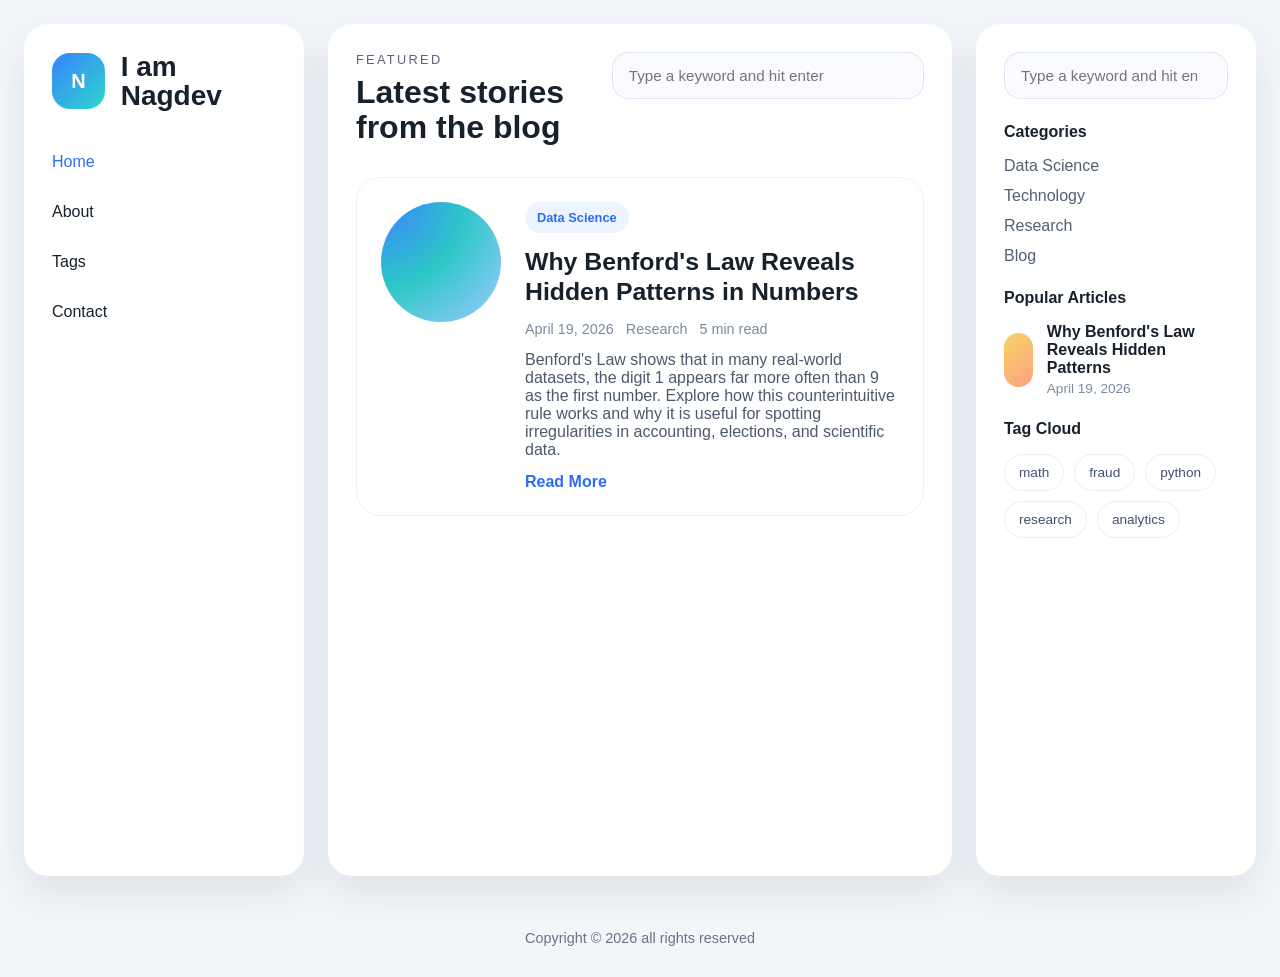
==== index.html @ 7f7bd6b7 "Remove markdown files and publish static site" ====
<!DOCTYPE html>
<html lang="en">
<head>
    <meta charset="UTF-8">
    <meta name="viewport" content="width=device-width, initial-scale=1.0">
    <title>iamnagdev Blog</title>
    <link rel="stylesheet" href="styles.css">
</head>
<body>
    <div class="site-shell">
        <aside class="sidebar-left">
            <div class="brand-block">
                <div class="brand-mark">N</div>
                <div>
                    <h1 class="brand-name">I am Nagdev</h1>
                </div>
            </div>
            <nav class="primary-nav">
                <a class="active" href="index.html">Home</a>
                <a href="about.html">About</a>
                <a href="tags.html">Tags</a>
                <a href="contact.html">Contact</a>
            </nav>
        </aside>
        <main class="main-content">
            <header class="content-header">
                <div>
                    <p class="eyebrow">Featured</p>
                    <h2>Latest stories from the blog</h2>
                </div>
                <form class="search-form">
                    <input type="search" placeholder="Type a keyword and hit enter" aria-label="Search posts">
                </form>
            </header>
            <section class="post-feed">
                <article class="post-card">
                    <div class="post-thumb post-thumb-large"></div>
                    <div class="post-copy">
                        <div class="post-label">Data Science</div>
                        <h3><a href="posts/benfords-law.html">Why Benford's Law Reveals Hidden Patterns in Numbers</a></h3>
                        <div class="post-meta"><span>April 19, 2026</span><span>Research</span><span>5 min read</span></div>
                        <p>Benford's Law shows that in many real-world datasets, the digit 1 appears far more often than 9 as the first number. Explore how this counterintuitive rule works and why it is useful for spotting irregularities in accounting, elections, and scientific data.</p>
                        <a class="post-link" href="posts/benfords-law.html">Read More</a>
                    </div>
                </article>
            </section>
        </main>
        <aside class="sidebar-right">
            <div class="widget widget-search">
                <input type="search" placeholder="Type a keyword and hit enter" aria-label="Search posts">
            </div>
            <div class="widget">
                <h4>Categories</h4>
                <ul>
                    <li><a href="#">Data Science</a></li>
                    <li><a href="#">Technology</a></li>
                    <li><a href="#">Research</a></li>
                    <li><a href="#">Blog</a></li>
                </ul>
            </div>
            <div class="widget">
                <h4>Popular Articles</h4>
                <article class="popular-item">
                    <div class="popular-thumb"></div>
                    <div>
                        <a href="posts/benfords-law.html">Why Benford's Law Reveals Hidden Patterns</a>
                        <p>April 19, 2026</p>
                    </div>
                </article>

            </div>
            <div class="widget">
                <h4>Tag Cloud</h4>
                <div class="tag-cloud">
                    <a href="#">math</a>
                    <a href="#">fraud</a>
                    <a href="#">python</a>
                    <a href="#">research</a>
                    <a href="#">analytics</a>
                </div>
            </div>
        </aside>
    </div>
    <footer>
        <p>Copyright © 2026 all rights reserved</p>
    </footer>
    <script src="script.js"></script>
</body>
</html>
---- styles.css ----
* {
    box-sizing: border-box;
}

body {
    margin: 0;
    min-height: 100vh;
    font-family: Inter, -apple-system, BlinkMacSystemFont, 'Segoe UI', sans-serif;
    background: #f2f6fa;
    color: #17212b;
}

a {
    color: inherit;
    text-decoration: none;
}

img {
    max-width: 100%;
    display: block;
}

.site-shell {
    display: grid;
    grid-template-columns: 280px minmax(0, 1fr) 280px;
    gap: 24px;
    padding: 24px;
    min-height: 100vh;
}

.sidebar-left,
.sidebar-right,
.main-content {
    background: #ffffff;
    border-radius: 24px;
    padding: 28px;
    box-shadow: 0 18px 40px rgba(20, 32, 54, 0.09);
}

.sidebar-left {
    display: flex;
    flex-direction: column;
    gap: 32px;
}

.brand-block {
    display: flex;
    align-items: center;
    gap: 16px;
}

.brand-mark {
    width: 56px;
    height: 56px;
    border-radius: 18px;
    background: linear-gradient(135deg, #3a82ff, #2cd7c9);
    display: grid;
    place-items: center;
    color: #ffffff;
    font-weight: 700;
    font-size: 1.25rem;
}

.brand-label {
    margin: 0;
    font-size: 0.85rem;
    color: #9098a9;
    text-transform: uppercase;
    letter-spacing: 0.16em;
}

.brand-name {
    margin: 0;
    font-size: 1.75rem;
    line-height: 1.05;
}

.primary-nav {
    display: flex;
    flex-direction: column;
    gap: 12px;
}

.primary-nav a {
    display: inline-block;
    font-size: 1rem;
    color: #17212b;
    padding: 10px 0;
    transition: color 0.2s ease;
}

.primary-nav a.active,
.primary-nav a:hover {
    color: #2b6cf7;
}

.newsletter-card {
    border: 1px solid #e6ecf5;
    border-radius: 20px;
    padding: 22px;
}

.newsletter-title {
    display: block;
    margin-bottom: 16px;
    font-size: 0.95rem;
    font-weight: 600;
}

.newsletter-form {
    display: grid;
    grid-template-columns: 1fr 56px;
    gap: 12px;
}

.newsletter-form input,
.search-form input,
.widget-search input {
    width: 100%;
    border: 1px solid #dfe6f1;
    border-radius: 16px;
    padding: 14px 16px;
    font-size: 0.95rem;
    color: #17212b;
    background: #f9fbff;
}

.newsletter-form button {
    border: none;
    border-radius: 16px;
    background: #2b6cf7;
    color: #fff;
    font-size: 1.25rem;
    cursor: pointer;
}

footer {
    text-align: center;
    padding: 1rem;
    background: #f2f6fa;
    color: #697386;
    font-size: 0.9rem;
}

.main-content {
    display: flex;
    flex-direction: column;
    gap: 24px;
}

.content-header {
    display: flex;
    justify-content: space-between;
    align-items: flex-start;
    gap: 24px;
    margin-bottom: 8px;
}

.eyebrow {
    margin: 0 0 8px;
    color: #596579;
    text-transform: uppercase;
    letter-spacing: 0.18em;
    font-size: 0.8rem;
}

.content-header h2 {
    margin: 0;
    font-size: 2rem;
    line-height: 1.1;
}

.search-form {
    width: 100%;
    max-width: 380px;
}

.search-form input {
    width: 100%;
}

.post-feed {
    display: grid;
    gap: 24px;
}

.post-card {
    display: grid;
    grid-template-columns: 120px 1fr;
    gap: 24px;
    padding: 24px;
    border-radius: 24px;
    border: 1px solid #edf2f8;
    align-items: start;
    background: #ffffff;
}

.post-thumb {
    width: 120px;
    height: 120px;
    border-radius: 50%;
    background-size: cover;
    background-position: center;
}

.post-thumb-large {
    background: radial-gradient(circle at top left, #3a82ff 0%, #2dc7c8 50%, #a0caff 100%);
}

.post-thumb-small {
    background: radial-gradient(circle at top left, #ff8a5b 0%, #ffd77b 50%, #ffe7d6 100%);
}

.post-copy {
    display: grid;
    gap: 14px;
}

.post-label {
    display: inline-flex;
    padding: 8px 12px;
    border-radius: 999px;
    background: #eef4ff;
    color: #2b6cf7;
    font-size: 0.8rem;
    font-weight: 700;
    width: fit-content;
}

.post-card h3 {
    margin: 0;
    font-size: 1.55rem;
    line-height: 1.2;
}

.post-card h3 a:hover {
    color: #2b6cf7;
}

.post-meta {
    display: flex;
    flex-wrap: wrap;
    gap: 12px;
    color: #7a8b9e;
    font-size: 0.9rem;
}

.post-copy p {
    margin: 0;
    color: #4d596c;
}

.equation-block {
    background: #eef3ff;
    border: 1px solid #dbe6fb;
    border-radius: 18px;
    padding: 16px 18px;
    font-family: 'IBM Plex Mono', 'Courier New', monospace;
    color: #1f3f8b;
    margin: 16px 0;
}

.equation-block code {
    font-size: 1rem;
}

.post-link {
    color: #2b6cf7;
    font-weight: 700;
}

.sidebar-right {
    display: flex;
    flex-direction: column;
    gap: 24px;
}

.widget {
    display: grid;
    gap: 16px;
}

.widget h4 {
    margin: 0;
    font-size: 1rem;
    color: #17212b;
}

.widget ul {
    margin: 0;
    padding: 0;
    list-style: none;
    display: grid;
    gap: 12px;
}

.widget ul li a {
    color: #535f73;
}

.popular-item {
    display: flex;
    gap: 14px;
    align-items: center;
}

.popular-thumb {
    width: 54px;
    height: 54px;
    border-radius: 18px;
    background: linear-gradient(135deg, #f6d365 0%, #fda085 100%);
}

.popular-item a {
    display: block;
    font-weight: 700;
    color: #17212b;
}

.popular-item p {
    margin: 4px 0 0;
    font-size: 0.85rem;
    color: #7a8b9e;
}

.tag-cloud {
    display: flex;
    flex-wrap: wrap;
    gap: 10px;
}

.tag-cloud a {
    display: inline-flex;
    padding: 10px 14px;
    border: 1px solid #e7eef8;
    border-radius: 999px;
    color: #415172;
    font-size: 0.85rem;
}

.widget-search input {
    width: 100%;
}

@media (max-width: 1180px) {
    .site-shell {
        grid-template-columns: 1fr;
    }

    .sidebar-left,
    .sidebar-right,
    .main-content {
        padding: 22px;
    }
}

@media (max-width: 760px) {
    .post-card {
        grid-template-columns: 1fr;
    }

    .content-header {
        flex-direction: column;
        align-items: stretch;
    }
}
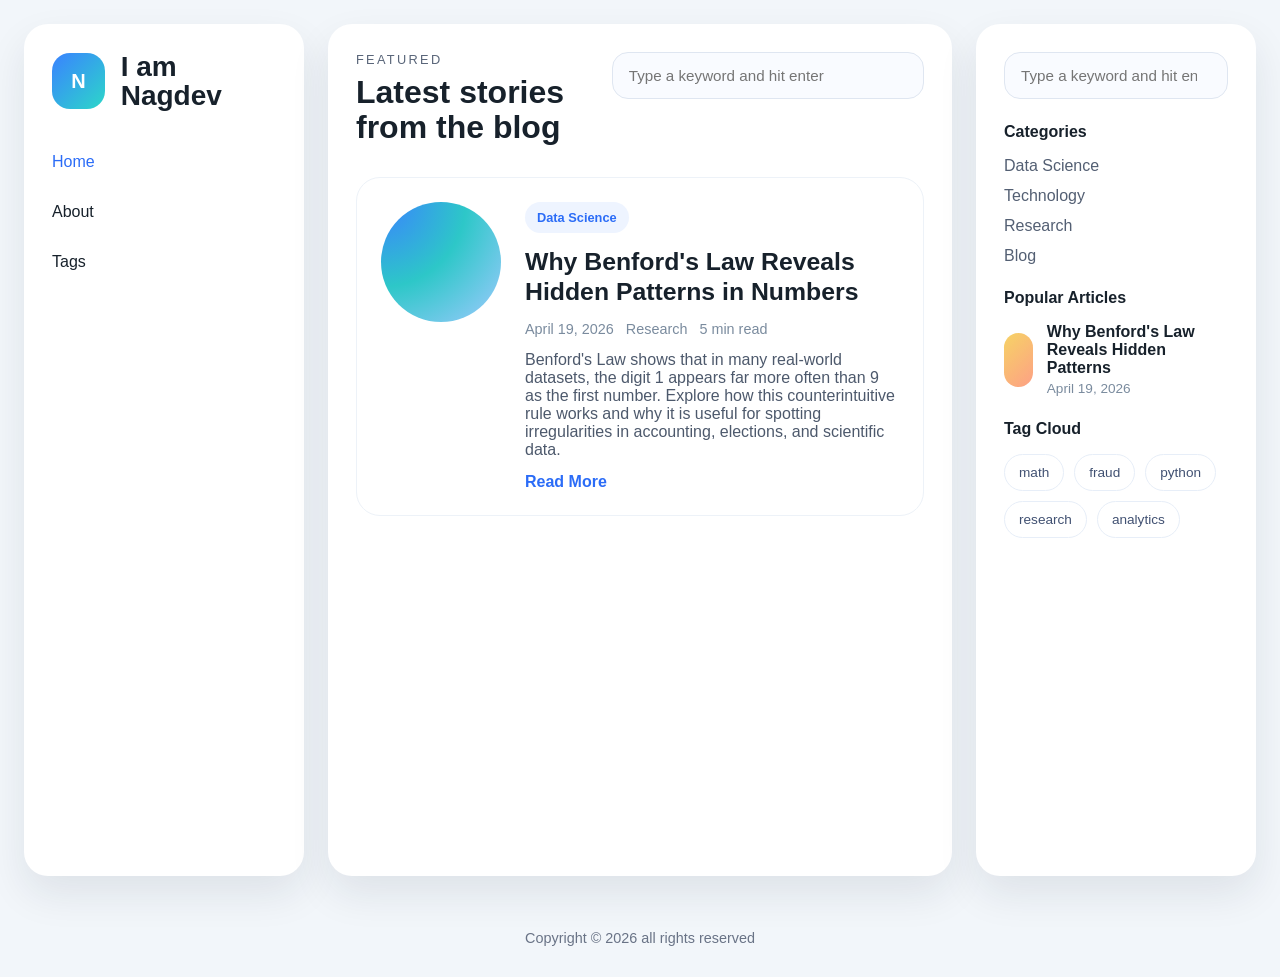
==== commit 208d3da3: "adding blog" ====
--- a/index.html
+++ b/index.html
@@ -19,7 +19,6 @@
                 <a class="active" href="index.html">Home</a>
                 <a href="about.html">About</a>
                 <a href="tags.html">Tags</a>
-                <a href="contact.html">Contact</a>
             </nav>
         </aside>
         <main class="main-content">
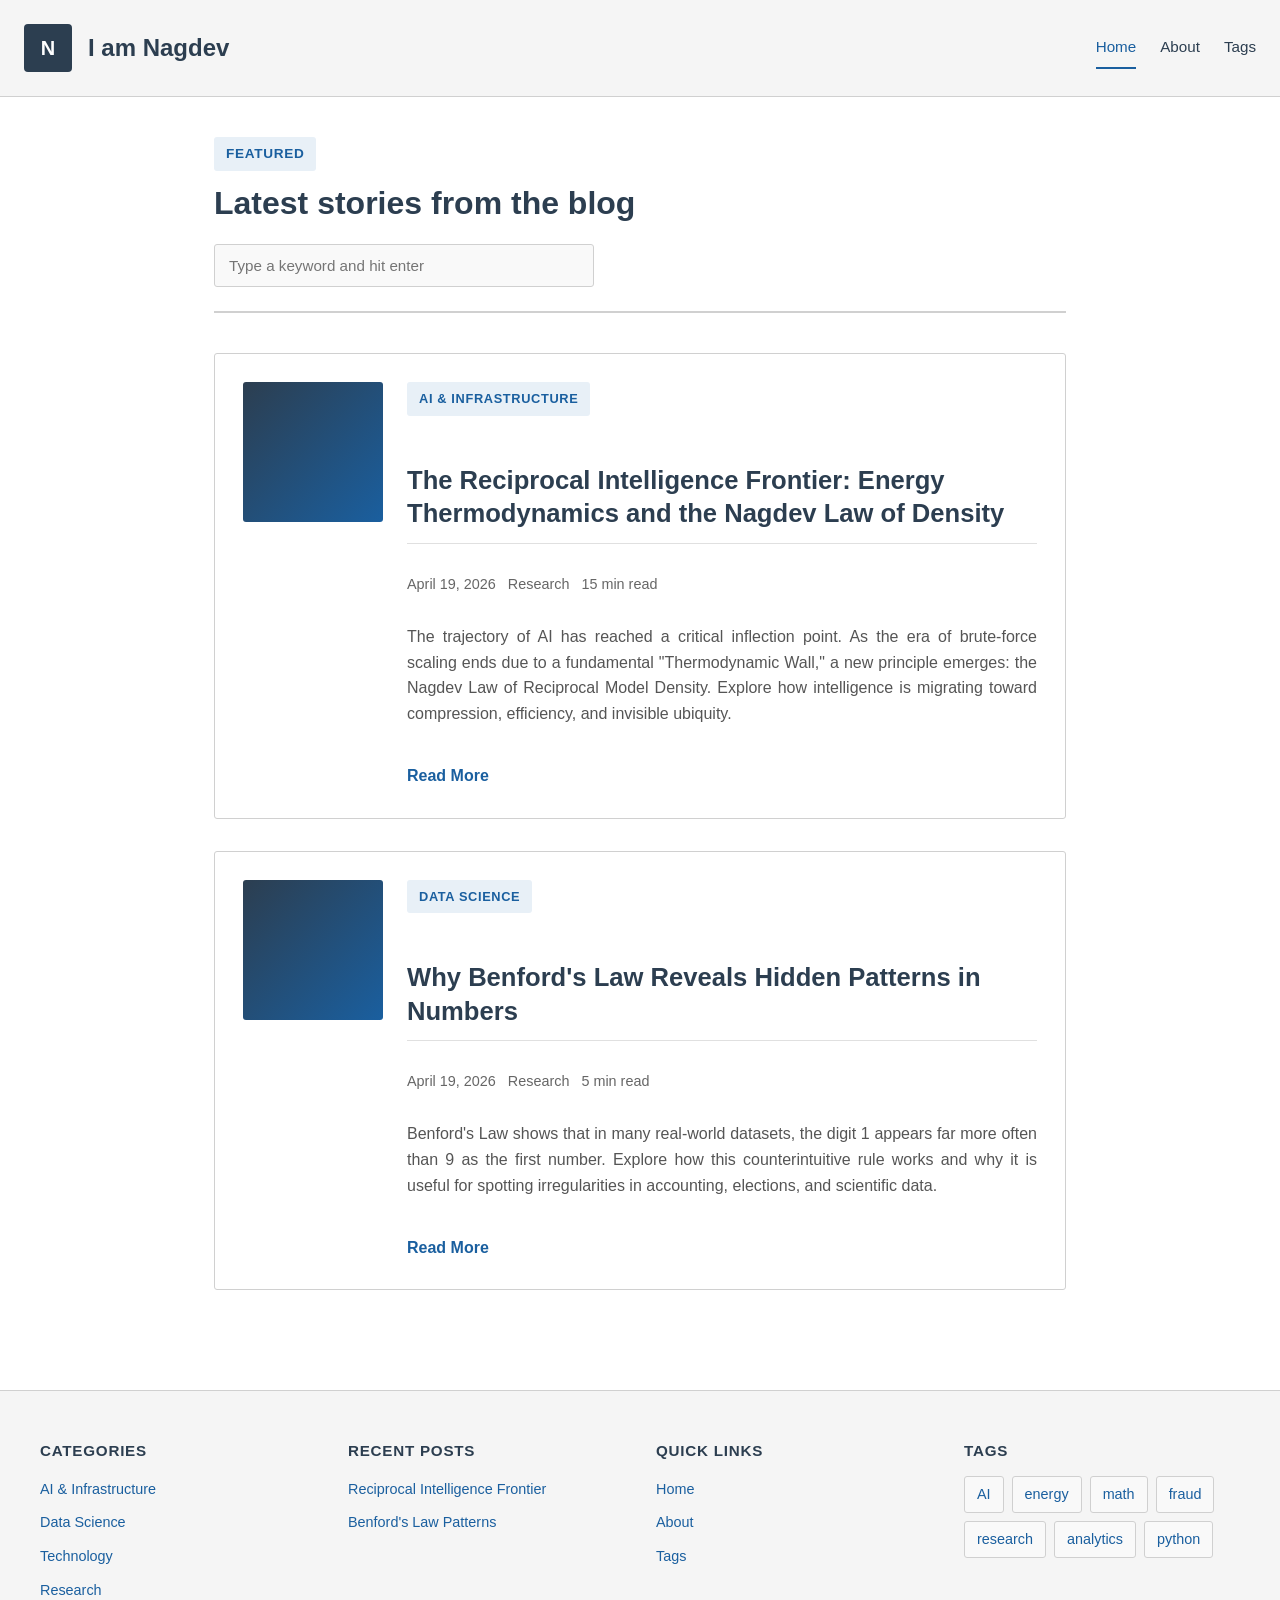
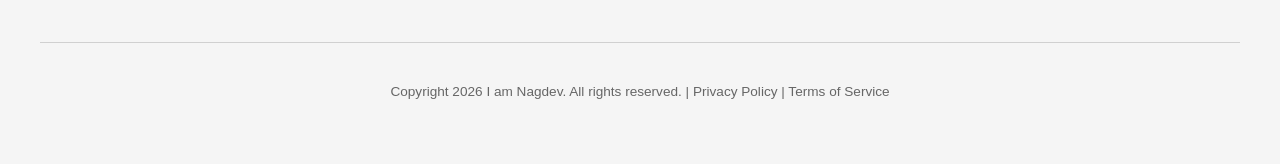
==== commit 486337e9: "Professional theme redesign: convert to header/footer layout, remove sidebars, apply single-color de" ====
--- a/index.html
+++ b/index.html
@@ -8,19 +8,17 @@
 </head>
 <body>
     <div class="site-shell">
-        <aside class="sidebar-left">
+        <header class="sidebar-left">
             <div class="brand-block">
                 <div class="brand-mark">N</div>
-                <div>
-                    <h1 class="brand-name">I am Nagdev</h1>
-                </div>
+                <h1 class="brand-name">I am Nagdev</h1>
             </div>
             <nav class="primary-nav">
                 <a class="active" href="index.html">Home</a>
                 <a href="about.html">About</a>
                 <a href="tags.html">Tags</a>
             </nav>
-        </aside>
+        </header>
         <main class="main-content">
             <header class="content-header">
                 <div>
@@ -35,6 +33,16 @@
                 <article class="post-card">
                     <div class="post-thumb post-thumb-large"></div>
                     <div class="post-copy">
+                        <div class="post-label">AI & Infrastructure</div>
+                        <h3><a href="posts/reciprocal-intelligence.html">The Reciprocal Intelligence Frontier: Energy Thermodynamics and the Nagdev Law of Density</a></h3>
+                        <div class="post-meta"><span>April 19, 2026</span><span>Research</span><span>15 min read</span></div>
+                        <p>The trajectory of AI has reached a critical inflection point. As the era of brute-force scaling ends due to a fundamental "Thermodynamic Wall," a new principle emerges: the Nagdev Law of Reciprocal Model Density. Explore how intelligence is migrating toward compression, efficiency, and invisible ubiquity.</p>
+                        <a class="post-link" href="posts/reciprocal-intelligence.html">Read More</a>
+                    </div>
+                </article>
+                <article class="post-card">
+                    <div class="post-thumb post-thumb-large"></div>
+                    <div class="post-copy">
                         <div class="post-label">Data Science</div>
                         <h3><a href="posts/benfords-law.html">Why Benford's Law Reveals Hidden Patterns in Numbers</a></h3>
                         <div class="post-meta"><span>April 19, 2026</span><span>Research</span><span>5 min read</span></div>
@@ -44,44 +52,52 @@
                 </article>
             </section>
         </main>
-        <aside class="sidebar-right">
-            <div class="widget widget-search">
-                <input type="search" placeholder="Type a keyword and hit enter" aria-label="Search posts">
-            </div>
-            <div class="widget">
-                <h4>Categories</h4>
-                <ul>
-                    <li><a href="#">Data Science</a></li>
-                    <li><a href="#">Technology</a></li>
-                    <li><a href="#">Research</a></li>
-                    <li><a href="#">Blog</a></li>
-                </ul>
-            </div>
-            <div class="widget">
-                <h4>Popular Articles</h4>
-                <article class="popular-item">
-                    <div class="popular-thumb"></div>
-                    <div>
-                        <a href="posts/benfords-law.html">Why Benford's Law Reveals Hidden Patterns</a>
-                        <p>April 19, 2026</p>
+    </div>
+
+    <footer class="site-footer">
+        <div class="footer-content">
+            <div class="footer-sections">
+                <div class="footer-section">
+                    <h4>Categories</h4>
+                    <ul>
+                        <li><a href="#">AI & Infrastructure</a></li>
+                        <li><a href="#">Data Science</a></li>
+                        <li><a href="#">Technology</a></li>
+                        <li><a href="#">Research</a></li>
+                    </ul>
+                </div>
+                <div class="footer-section">
+                    <h4>Recent Posts</h4>
+                    <ul>
+                        <li><a href="posts/reciprocal-intelligence.html">Reciprocal Intelligence Frontier</a></li>
+                        <li><a href="posts/benfords-law.html">Benford's Law Patterns</a></li>
+                    </ul>
+                </div>
+                <div class="footer-section">
+                    <h4>Quick Links</h4>
+                    <ul>
+                        <li><a href="index.html">Home</a></li>
+                        <li><a href="about.html">About</a></li>
+                        <li><a href="tags.html">Tags</a></li>
+                    </ul>
+                </div>
+                <div class="footer-section">
+                    <h4>Tags</h4>
+                    <div class="tag-cloud">
+                        <a href="#">AI</a>
+                        <a href="#">energy</a>
+                        <a href="#">math</a>
+                        <a href="#">fraud</a>
+                        <a href="#">research</a>
+                        <a href="#">analytics</a>
+                        <a href="#">python</a>
                     </div>
-                </article>
-
-            </div>
-            <div class="widget">
-                <h4>Tag Cloud</h4>
-                <div class="tag-cloud">
-                    <a href="#">math</a>
-                    <a href="#">fraud</a>
-                    <a href="#">python</a>
-                    <a href="#">research</a>
-                    <a href="#">analytics</a>
                 </div>
             </div>
-        </aside>
-    </div>
-    <footer>
-        <p>Copyright © 2026 all rights reserved</p>
+            <div class="footer-bottom">
+                <p>Copyright 2026 I am Nagdev. All rights reserved. | <a href="#">Privacy Policy</a> | <a href="#">Terms of Service</a></p>
+            </div>
+        </div>
     </footer>
     <script src="script.js"></script>
 </body>
--- a/styles.css
+++ b/styles.css
@@ -4,10 +4,11 @@
 
 body {
     margin: 0;
-    min-height: 100vh;
-    font-family: Inter, -apple-system, BlinkMacSystemFont, 'Segoe UI', sans-serif;
-    background: #f2f6fa;
-    color: #17212b;
+    padding: 0;
+    font-family: 'Segoe UI', 'Helvetica Neue', Arial, sans-serif;
+    background: #ffffff;
+    color: #1a1a1a;
+    line-height: 1.6;
 }
 
 a {
@@ -20,26 +21,20 @@
     display: block;
 }
 
+/* Header / Navigation */
 .site-shell {
-    display: grid;
-    grid-template-columns: 280px minmax(0, 1fr) 280px;
-    gap: 24px;
+    display: flex;
+    flex-direction: column;
+    min-height: 100vh;
+}
+
+.sidebar-left {
+    background: #f5f5f5;
+    border-bottom: 1px solid #d0d0d0;
     padding: 24px;
-    min-height: 100vh;
-}
-
-.sidebar-left,
-.sidebar-right,
-.main-content {
-    background: #ffffff;
-    border-radius: 24px;
-    padding: 28px;
-    box-shadow: 0 18px 40px rgba(20, 32, 54, 0.09);
-}
-
-.sidebar-left {
-    display: flex;
-    flex-direction: column;
+    display: flex;
+    align-items: center;
+    justify-content: space-between;
     gap: 32px;
 }
 
@@ -50,10 +45,10 @@
 }
 
 .brand-mark {
-    width: 56px;
-    height: 56px;
-    border-radius: 18px;
-    background: linear-gradient(135deg, #3a82ff, #2cd7c9);
+    width: 48px;
+    height: 48px;
+    border-radius: 4px;
+    background: #2c3e50;
     display: grid;
     place-items: center;
     color: #ffffff;
@@ -61,229 +56,265 @@
     font-size: 1.25rem;
 }
 
-.brand-label {
-    margin: 0;
-    font-size: 0.85rem;
-    color: #9098a9;
-    text-transform: uppercase;
-    letter-spacing: 0.16em;
-}
-
 .brand-name {
     margin: 0;
-    font-size: 1.75rem;
-    line-height: 1.05;
+    font-size: 1.5rem;
+    font-weight: 700;
+    color: #2c3e50;
 }
 
 .primary-nav {
     display: flex;
-    flex-direction: column;
-    gap: 12px;
+    gap: 24px;
+    list-style: none;
+    margin: 0;
+    padding: 0;
 }
 
 .primary-nav a {
-    display: inline-block;
-    font-size: 1rem;
-    color: #17212b;
-    padding: 10px 0;
-    transition: color 0.2s ease;
+    color: #2c3e50;
+    text-decoration: none;
+    font-size: 0.95rem;
+    font-weight: 500;
+    transition: color 0.2s;
+    padding: 8px 0;
 }
 
 .primary-nav a.active,
 .primary-nav a:hover {
-    color: #2b6cf7;
-}
-
-.newsletter-card {
-    border: 1px solid #e6ecf5;
-    border-radius: 20px;
-    padding: 22px;
-}
-
-.newsletter-title {
-    display: block;
-    margin-bottom: 16px;
-    font-size: 0.95rem;
+    color: #1a5f9f;
+    border-bottom: 2px solid #1a5f9f;
+}
+
+/* Main Content Area */
+.main-content {
+    flex: 1;
+    max-width: 900px;
+    width: 100%;
+    margin: 0 auto;
+    padding: 40px 24px;
+}
+
+.content-header {
+    margin-bottom: 40px;
+    border-bottom: 2px solid #d0d0d0;
+    padding-bottom: 24px;
+}
+
+.eyebrow {
+    display: inline-block;
+    background: #e8f0f7;
+    color: #1a5f9f;
+    padding: 6px 12px;
+    border-radius: 3px;
+    font-size: 0.85rem;
     font-weight: 600;
-}
-
-.newsletter-form {
-    display: grid;
-    grid-template-columns: 1fr 56px;
-    gap: 12px;
-}
-
-.newsletter-form input,
+    text-transform: uppercase;
+    letter-spacing: 0.05em;
+    margin: 0 0 12px;
+}
+
+.content-header h2 {
+    margin: 0;
+    font-size: 2rem;
+    font-weight: 700;
+    color: #2c3e50;
+    line-height: 1.3;
+}
+
+.search-form {
+    width: 100%;
+    max-width: 380px;
+    margin-top: 20px;
+}
+
 .search-form input,
 .widget-search input {
     width: 100%;
-    border: 1px solid #dfe6f1;
-    border-radius: 16px;
-    padding: 14px 16px;
+    border: 1px solid #d0d0d0;
+    border-radius: 3px;
+    padding: 12px 14px;
     font-size: 0.95rem;
-    color: #17212b;
-    background: #f9fbff;
+    color: #333;
+    background: #f9f9f9;
+}
+
+.search-form input:focus,
+.widget-search input:focus {
+    outline: none;
+    border-color: #1a5f9f;
+    background: #ffffff;
+}
+
+/* Post Feed */
+.post-feed {
+    display: grid;
+    gap: 32px;
+}
+
+.post-card {
+    display: grid;
+    grid-template-columns: 140px 1fr;
+    gap: 24px;
+    padding: 28px;
+    border: 1px solid #d0d0d0;
+    border-radius: 3px;
+    align-items: start;
+    background: #ffffff;
+    transition: all 0.2s;
+}
+
+.post-card:hover {
+    border-color: #1a5f9f;
+    box-shadow: 0 2px 8px rgba(0, 0, 0, 0.05);
+}
+
+.post-thumb {
+    width: 140px;
+    height: 140px;
+    border-radius: 3px;
+    background-size: cover;
+    background-position: center;
+    flex-shrink: 0;
+}
+
+.post-thumb-large {
+    background: linear-gradient(135deg, #2c3e50 0%, #1a5f9f 100%);
+}
+
+.post-thumb-small {
+    background: linear-gradient(135deg, #34495e 0%, #16a085 100%);
+}
+
+.post-copy {
+    display: grid;
+    gap: 12px;
+}
+
+.post-label {
+    display: inline-block;
+    padding: 6px 12px;
+    border-radius: 3px;
+    background: #e8f0f7;
+    color: #1a5f9f;
+    font-size: 0.8rem;
+    font-weight: 600;
+    text-transform: uppercase;
+    letter-spacing: 0.05em;
+    width: fit-content;
+    margin-bottom: 4px;
+}
+
+.post-card h3 {
+    margin: 0;
+    font-size: 1.5rem;
+    font-weight: 700;
+    color: #2c3e50;
+    line-height: 1.3;
+}
+
+.post-card h3 a {
+    color: #2c3e50;
+    transition: color 0.2s;
+}
+
+.post-card h3 a:hover {
+    color: #1a5f9f;
+}
+
+.post-meta {
+    display: flex;
+    flex-wrap: wrap;
+    gap: 12px;
+    color: #666;
+    font-size: 0.9rem;
+}
+
+.post-meta span {
+    display: flex;
+    align-items: center;
+}
+
+.post-copy p {
+    margin: 0;
+    color: #555;
+    line-height: 1.6;
+}
+
+.post-link {
+    color: #1a5f9f;
+    font-weight: 600;
+    display: inline-block;
+    padding-top: 8px;
+    transition: color 0.2s;
+}
+
+.post-link:hover {
+    color: #0d3a70;
+}
+
+/* Sidebar Right - Now Footer */
+.sidebar-right {
+    display: none;
+}
+
+/* Newsletter Card */
+.newsletter-card {
+    background: #f9f9f9;
+    border: 1px solid #d0d0d0;
+    border-radius: 3px;
+    padding: 24px;
+    margin-bottom: 24px;
+}
+
+.newsletter-title {
+    margin: 0 0 12px;
+    font-size: 0.95rem;
+    font-weight: 600;
+    color: #2c3e50;
+}
+
+.newsletter-form {
+    display: grid;
+    grid-template-columns: 1fr 50px;
+    gap: 8px;
+}
+
+.newsletter-form input {
+    border: 1px solid #d0d0d0;
+    border-radius: 3px;
+    padding: 10px 12px;
+    font-size: 0.9rem;
+    background: #ffffff;
 }
 
 .newsletter-form button {
     border: none;
-    border-radius: 16px;
-    background: #2b6cf7;
-    color: #fff;
-    font-size: 1.25rem;
+    border-radius: 3px;
+    background: #1a5f9f;
+    color: white;
+    font-size: 1.2rem;
     cursor: pointer;
-}
-
-footer {
-    text-align: center;
-    padding: 1rem;
-    background: #f2f6fa;
-    color: #697386;
-    font-size: 0.9rem;
-}
-
-.main-content {
-    display: flex;
-    flex-direction: column;
-    gap: 24px;
-}
-
-.content-header {
-    display: flex;
-    justify-content: space-between;
-    align-items: flex-start;
-    gap: 24px;
-    margin-bottom: 8px;
-}
-
-.eyebrow {
-    margin: 0 0 8px;
-    color: #596579;
+    transition: background 0.2s;
+}
+
+.newsletter-form button:hover {
+    background: #0d3a70;
+}
+
+/* Widget Styles */
+.widget {
+    display: grid;
+    gap: 12px;
+}
+
+.widget h4 {
+    margin: 0;
+    font-size: 0.95rem;
+    font-weight: 700;
+    color: #2c3e50;
     text-transform: uppercase;
-    letter-spacing: 0.18em;
-    font-size: 0.8rem;
-}
-
-.content-header h2 {
-    margin: 0;
-    font-size: 2rem;
-    line-height: 1.1;
-}
-
-.search-form {
-    width: 100%;
-    max-width: 380px;
-}
-
-.search-form input {
-    width: 100%;
-}
-
-.post-feed {
-    display: grid;
-    gap: 24px;
-}
-
-.post-card {
-    display: grid;
-    grid-template-columns: 120px 1fr;
-    gap: 24px;
-    padding: 24px;
-    border-radius: 24px;
-    border: 1px solid #edf2f8;
-    align-items: start;
-    background: #ffffff;
-}
-
-.post-thumb {
-    width: 120px;
-    height: 120px;
-    border-radius: 50%;
-    background-size: cover;
-    background-position: center;
-}
-
-.post-thumb-large {
-    background: radial-gradient(circle at top left, #3a82ff 0%, #2dc7c8 50%, #a0caff 100%);
-}
-
-.post-thumb-small {
-    background: radial-gradient(circle at top left, #ff8a5b 0%, #ffd77b 50%, #ffe7d6 100%);
-}
-
-.post-copy {
-    display: grid;
-    gap: 14px;
-}
-
-.post-label {
-    display: inline-flex;
-    padding: 8px 12px;
-    border-radius: 999px;
-    background: #eef4ff;
-    color: #2b6cf7;
-    font-size: 0.8rem;
-    font-weight: 700;
-    width: fit-content;
-}
-
-.post-card h3 {
-    margin: 0;
-    font-size: 1.55rem;
-    line-height: 1.2;
-}
-
-.post-card h3 a:hover {
-    color: #2b6cf7;
-}
-
-.post-meta {
-    display: flex;
-    flex-wrap: wrap;
-    gap: 12px;
-    color: #7a8b9e;
-    font-size: 0.9rem;
-}
-
-.post-copy p {
-    margin: 0;
-    color: #4d596c;
-}
-
-.equation-block {
-    background: #eef3ff;
-    border: 1px solid #dbe6fb;
-    border-radius: 18px;
-    padding: 16px 18px;
-    font-family: 'IBM Plex Mono', 'Courier New', monospace;
-    color: #1f3f8b;
-    margin: 16px 0;
-}
-
-.equation-block code {
-    font-size: 1rem;
-}
-
-.post-link {
-    color: #2b6cf7;
-    font-weight: 700;
-}
-
-.sidebar-right {
-    display: flex;
-    flex-direction: column;
-    gap: 24px;
-}
-
-.widget {
-    display: grid;
-    gap: 16px;
-}
-
-.widget h4 {
-    margin: 0;
-    font-size: 1rem;
-    color: #17212b;
+    letter-spacing: 0.05em;
 }
 
 .widget ul {
@@ -291,76 +322,436 @@
     padding: 0;
     list-style: none;
     display: grid;
+    gap: 8px;
+}
+
+.widget ul li {
+    list-style: none;
+}
+
+.widget ul li a {
+    color: #1a5f9f;
+    font-size: 0.9rem;
+    transition: color 0.2s;
+}
+
+.widget ul li a:hover {
+    color: #0d3a70;
+}
+
+/* Tag Cloud */
+.tag-cloud {
+    display: flex;
+    flex-wrap: wrap;
+    gap: 8px;
+}
+
+.tag-cloud a {
+    display: inline-block;
+    background: #f9f9f9;
+    border: 1px solid #d0d0d0;
+    padding: 6px 12px;
+    border-radius: 3px;
+    font-size: 0.85rem;
+    color: #1a5f9f;
+    transition: all 0.2s;
+}
+
+.tag-cloud a:hover {
+    background: #1a5f9f;
+    color: white;
+}
+
+/* Popular Item */
+.popular-item {
+    display: grid;
+    grid-template-columns: 60px 1fr;
     gap: 12px;
-}
-
-.widget ul li a {
-    color: #535f73;
-}
-
-.popular-item {
-    display: flex;
-    gap: 14px;
-    align-items: center;
+    align-items: start;
+    padding: 12px 0;
+    border-bottom: 1px solid #e5e5e5;
+}
+
+.popular-item:last-child {
+    border-bottom: none;
 }
 
 .popular-thumb {
-    width: 54px;
-    height: 54px;
-    border-radius: 18px;
-    background: linear-gradient(135deg, #f6d365 0%, #fda085 100%);
+    width: 60px;
+    height: 60px;
+    border-radius: 3px;
+    background: linear-gradient(135deg, #2c3e50 0%, #1a5f9f 100%);
+    flex-shrink: 0;
 }
 
 .popular-item a {
+    color: #1a5f9f;
+    font-size: 0.9rem;
+    font-weight: 600;
+    transition: color 0.2s;
     display: block;
-    font-weight: 700;
-    color: #17212b;
+    margin-bottom: 4px;
+}
+
+.popular-item a:hover {
+    color: #0d3a70;
 }
 
 .popular-item p {
-    margin: 4px 0 0;
+    margin: 0;
+    font-size: 0.8rem;
+    color: #999;
+}
+
+/* Footer */
+.site-footer {
+    background: #f5f5f5;
+    border-top: 1px solid #d0d0d0;
+    padding: 48px 24px;
+    margin-top: 60px;
+}
+
+.footer-content {
+    max-width: 1200px;
+    margin: 0 auto;
+}
+
+.footer-sections {
+    display: grid;
+    grid-template-columns: repeat(auto-fit, minmax(200px, 1fr));
+    gap: 32px;
+    margin-bottom: 40px;
+}
+
+.footer-section h4 {
+    font-size: 0.95rem;
+    font-weight: 700;
+    color: #2c3e50;
+    text-transform: uppercase;
+    letter-spacing: 0.05em;
+    margin: 0 0 12px;
+}
+
+.footer-section ul {
+    list-style: none;
+    padding: 0;
+    margin: 0;
+    display: grid;
+    gap: 8px;
+}
+
+.footer-section a {
+    color: #1a5f9f;
+    text-decoration: none;
+    font-size: 0.9rem;
+    transition: color 0.2s;
+}
+
+.footer-section a:hover {
+    color: #0d3a70;
+}
+
+.footer-bottom {
+    border-top: 1px solid #d0d0d0;
+    padding-top: 24px;
+    text-align: center;
     font-size: 0.85rem;
-    color: #7a8b9e;
-}
-
-.tag-cloud {
-    display: flex;
-    flex-wrap: wrap;
-    gap: 10px;
-}
-
-.tag-cloud a {
-    display: inline-flex;
-    padding: 10px 14px;
-    border: 1px solid #e7eef8;
-    border-radius: 999px;
-    color: #415172;
-    font-size: 0.85rem;
-}
-
-.widget-search input {
-    width: 100%;
-}
-
-@media (max-width: 1180px) {
-    .site-shell {
-        grid-template-columns: 1fr;
+    color: #666;
+}
+
+/* Responsive Design */
+@media (max-width: 768px) {
+    .sidebar-left {
+        flex-direction: column;
+        align-items: flex-start;
+        gap: 16px;
     }
 
-    .sidebar-left,
-    .sidebar-right,
+    .primary-nav {
+        flex-direction: column;
+        gap: 8px;
+    }
+
+    .primary-nav a {
+        padding: 6px 0;
+    }
+
     .main-content {
-        padding: 22px;
+        padding: 24px 16px;
     }
-}
-
-@media (max-width: 760px) {
+
+    .content-header h2 {
+        font-size: 1.5rem;
+    }
+
     .post-card {
         grid-template-columns: 1fr;
     }
 
-    .content-header {
-        flex-direction: column;
-        align-items: stretch;
+    .post-thumb {
+        width: 100%;
+        height: 200px;
     }
-}
+
+    .footer-sections {
+        grid-template-columns: 1fr;
+        gap: 24px;
+    }
+}
+
+/* Article Page Specific */
+.article-header {
+    margin-bottom: 40px;
+    border-bottom: 2px solid #d0d0d0;
+    padding-bottom: 24px;
+}
+
+.article-category {
+    display: inline-block;
+    background: #e8f0f7;
+    color: #1a5f9f;
+    padding: 6px 12px;
+    border-radius: 3px;
+    font-size: 0.85rem;
+    font-weight: 600;
+    text-transform: uppercase;
+    letter-spacing: 0.05em;
+    margin-bottom: 12px;
+}
+
+.article-title {
+    font-size: 2rem;
+    font-weight: 700;
+    color: #2c3e50;
+    margin: 12px 0 16px;
+    line-height: 1.3;
+}
+
+.article-meta {
+    display: flex;
+    gap: 16px;
+    font-size: 0.9rem;
+    color: #666;
+}
+
+.post-copy {
+    font-size: 1rem;
+    color: #333;
+    line-height: 1.7;
+}
+
+.post-copy p {
+    margin: 16px 0;
+    text-align: justify;
+}
+
+.post-copy h3 {
+    font-size: 1.6rem;
+    color: #2c3e50;
+    margin: 32px 0 16px;
+    font-weight: 700;
+    border-bottom: 1px solid #e0e0e0;
+    padding-bottom: 12px;
+}
+
+.post-copy h4 {
+    font-size: 1.15rem;
+    color: #1a5f9f;
+    margin: 24px 0 12px;
+    font-weight: 600;
+}
+
+.post-copy table {
+    width: 100%;
+    border-collapse: collapse;
+    margin: 28px 0;
+    background: #ffffff;
+    border: 1px solid #d0d0d0;
+}
+
+.post-copy table th {
+    background: #2c3e50;
+    color: white;
+    padding: 14px;
+    text-align: left;
+    font-weight: 600;
+    border: 1px solid #d0d0d0;
+    font-size: 0.95rem;
+}
+
+.post-copy table td {
+    padding: 12px 14px;
+    border: 1px solid #e5e5e5;
+    text-align: left;
+}
+
+.post-copy table tbody tr:nth-child(odd) {
+    background: #f9f9f9;
+}
+
+.post-copy table tbody tr:hover {
+    background: #f0f5f9;
+}
+
+.post-copy ul,
+.post-copy ol {
+    margin: 16px 0;
+    padding-left: 24px;
+}
+
+.post-copy li {
+    margin: 8px 0;
+}
+
+.key-insight {
+    background: #f0f5f9;
+    border-left: 4px solid #1a5f9f;
+    padding: 16px;
+    margin: 24px 0;
+    border-radius: 3px;
+}
+
+.key-insight strong {
+    color: #1a5f9f;
+    display: block;
+    margin-bottom: 8px;
+}
+
+.highlight-box {
+    background: #fef9f0;
+    border-left: 4px solid #d97706;
+    padding: 16px;
+    margin: 20px 0;
+    border-radius: 3px;
+}
+
+.highlight-box strong {
+    color: #d97706;
+    display: block;
+    margin-bottom: 8px;
+}
+
+.equation-block {
+    background: #f9f9f9;
+    border-left: 3px solid #1a5f9f;
+    padding: 18px;
+    margin: 24px 0;
+    font-family: 'Courier New', monospace;
+    overflow-x: auto;
+    font-size: 0.95rem;
+    color: #333;
+    line-height: 1.5;
+    border: 1px solid #d0d0d0;
+}
+
+.formula-note {
+    font-size: 0.9rem;
+    color: #333;
+    margin-top: 12px;
+    padding: 12px;
+    background: #f0f5f9;
+    border-radius: 3px;
+    border-left: 3px solid #1a5f9f;
+}
+
+.quote-block {
+    border-left: 4px solid #666;
+    padding: 16px;
+    padding-left: 20px;
+    margin: 28px 0;
+    font-style: italic;
+    color: #555;
+    background: #f5f5f5;
+}
+
+.section-divider {
+    border-top: 1px solid #d0d0d0;
+    margin: 40px 0;
+    padding-top: 24px;
+}
+
+.data-comparison {
+    display: grid;
+    grid-template-columns: repeat(auto-fit, minmax(180px, 1fr));
+    gap: 16px;
+    margin: 28px 0;
+}
+
+.metric-card {
+    background: #f9f9f9;
+    border: 1px solid #d0d0d0;
+    border-radius: 3px;
+    padding: 16px;
+    text-align: center;
+}
+
+.metric-value {
+    font-size: 1.7rem;
+    font-weight: 700;
+    color: #1a5f9f;
+    margin: 8px 0;
+    font-family: 'Courier New', monospace;
+}
+
+.metric-label {
+    font-size: 0.85rem;
+    color: #666;
+    line-height: 1.4;
+}
+
+.chart-container {
+    margin: 32px 0;
+    padding: 24px;
+    background: #f9f9f9;
+    border: 1px solid #d0d0d0;
+    border-radius: 3px;
+}
+
+.chart-title {
+    font-weight: 700;
+    color: #2c3e50;
+    margin-bottom: 20px;
+    font-size: 1rem;
+    text-transform: uppercase;
+    letter-spacing: 0.05em;
+}
+
+.visualization {
+    background: white;
+    padding: 20px;
+    border-radius: 3px;
+    font-family: 'Courier New', monospace;
+    font-size: 0.8rem;
+    color: #333;
+    line-height: 1.3;
+    overflow-x: auto;
+    border: 1px solid #e0e0e0;
+}
+
+.chart-legend {
+    display: grid;
+    grid-template-columns: repeat(auto-fit, minmax(250px, 1fr));
+    gap: 16px;
+    margin-top: 16px;
+}
+
+.legend-item {
+    display: flex;
+    align-items: center;
+    gap: 8px;
+    font-size: 0.9rem;
+}
+
+.legend-color {
+    width: 20px;
+    height: 20px;
+    border: 1px solid #999;
+    border-radius: 2px;
+    flex-shrink: 0;
+}
+
+.post-copy sub,
+.post-copy sup {
+    font-size: 0.8em;
+    line-height: 0;
+}
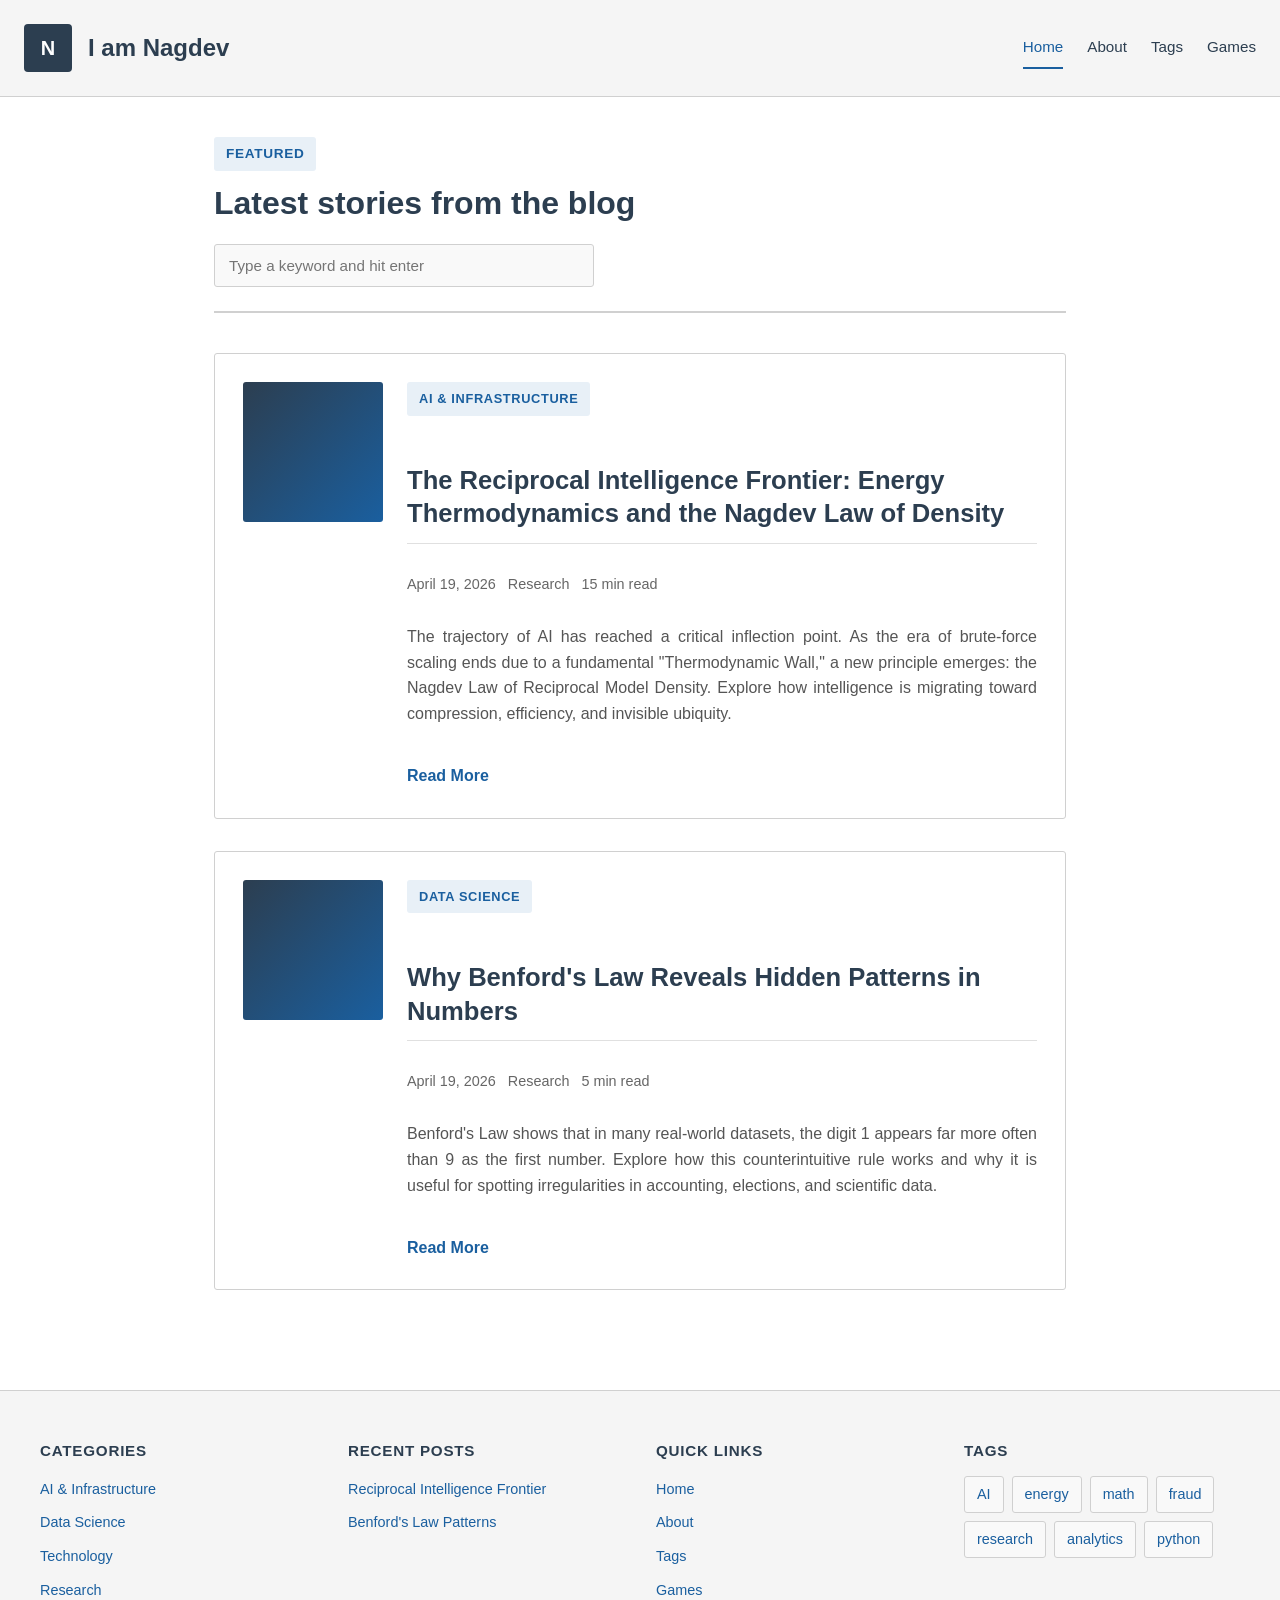
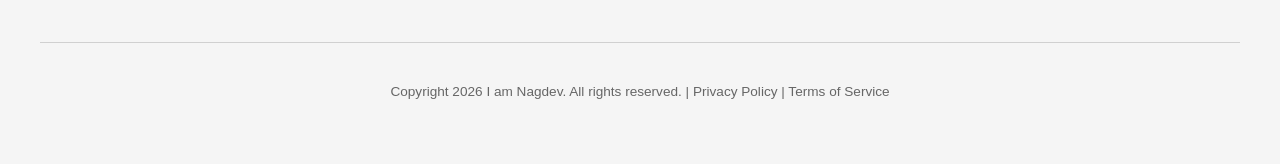
==== commit 01861c73: "Remove setup-guide.html and replace chart in reciprocal-intelligence.html" ====
--- a/index.html
+++ b/index.html
@@ -17,6 +17,7 @@
                 <a class="active" href="index.html">Home</a>
                 <a href="about.html">About</a>
                 <a href="tags.html">Tags</a>
+                <a href="games/index.html">Games</a>
             </nav>
         </header>
         <main class="main-content">
@@ -79,6 +80,7 @@
                         <li><a href="index.html">Home</a></li>
                         <li><a href="about.html">About</a></li>
                         <li><a href="tags.html">Tags</a></li>
+                        <li><a href="games/index.html">Games</a></li>
                     </ul>
                 </div>
                 <div class="footer-section">
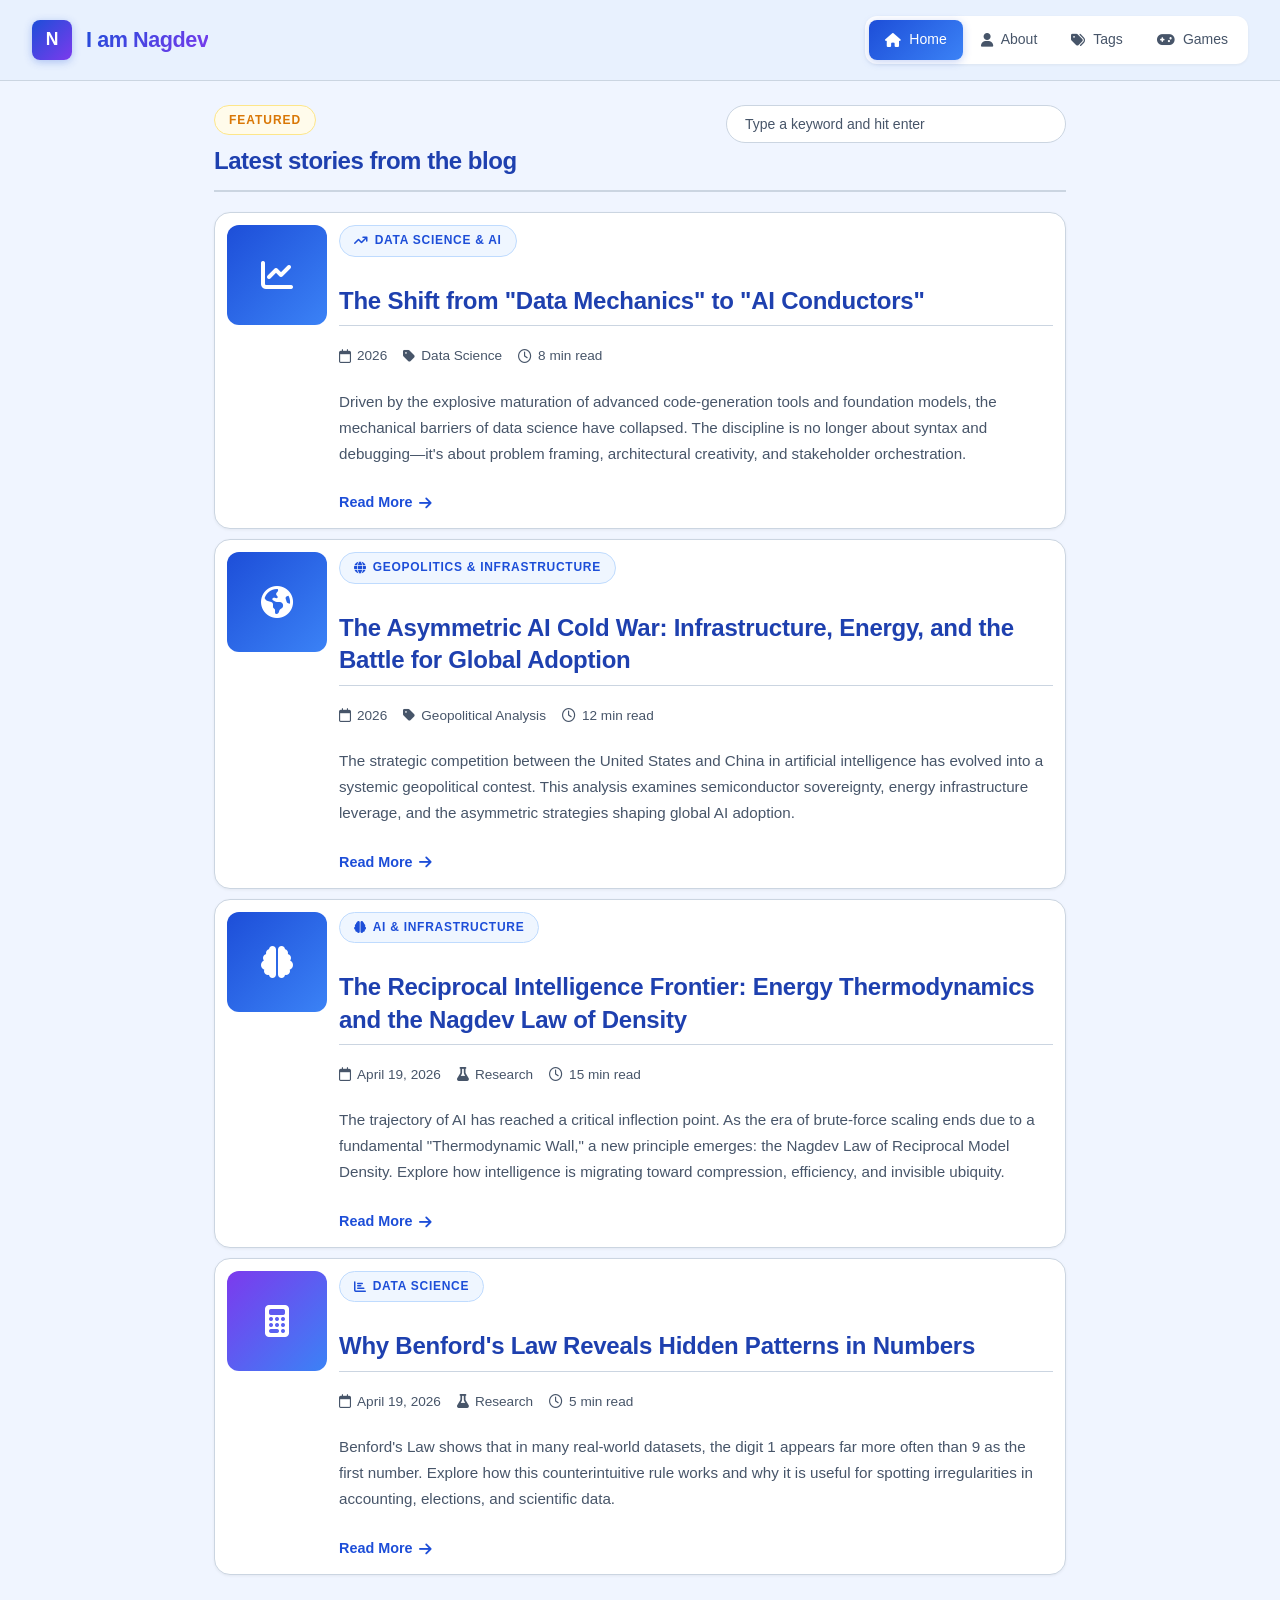
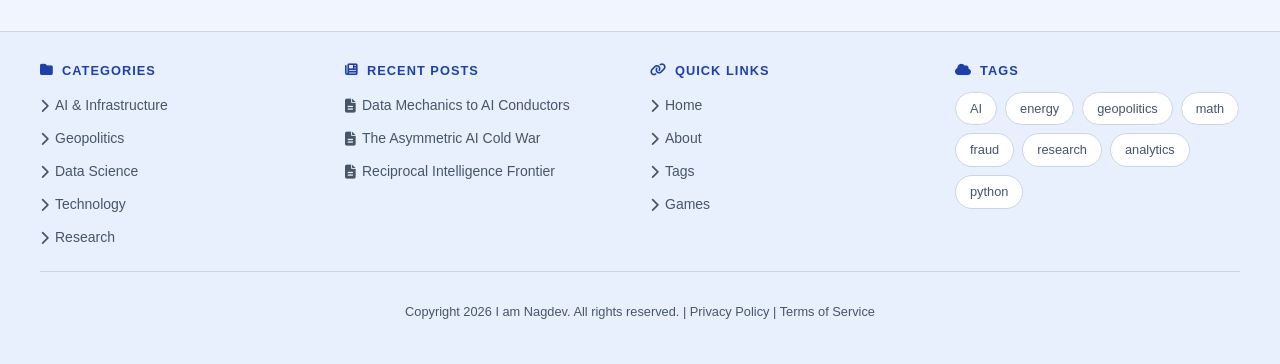
==== commit 547d702f: "Tighten section spacing across all pages, add icons to post-thumb boxes, fix layout overlap" ====
--- a/index.html
+++ b/index.html
@@ -4,20 +4,23 @@
     <meta charset="UTF-8">
     <meta name="viewport" content="width=device-width, initial-scale=1.0">
     <title>iamnagdev Blog</title>
+    <link rel="stylesheet" href="https://cdnjs.cloudflare.com/ajax/libs/font-awesome/6.5.1/css/all.min.css">
     <link rel="stylesheet" href="styles.css">
 </head>
 <body>
     <div class="site-shell">
         <header class="sidebar-left">
-            <div class="brand-block">
-                <div class="brand-mark">N</div>
-                <h1 class="brand-name">I am Nagdev</h1>
-            </div>
+            <a href="index.html" style="text-decoration:none;display:contents;">
+                <div class="brand-block">
+                    <div class="brand-mark">N</div>
+                    <h1 class="brand-name">I am Nagdev</h1>
+                </div>
+            </a>
             <nav class="primary-nav">
-                <a class="active" href="index.html">Home</a>
-                <a href="about.html">About</a>
-                <a href="tags.html">Tags</a>
-                <a href="games/index.html">Games</a>
+                <a class="active" href="index.html"><i class="fas fa-home"></i> Home</a>
+                <a href="about.html"><i class="fas fa-user"></i> About</a>
+                <a href="tags.html"><i class="fas fa-tags"></i> Tags</a>
+                <a href="games/index.html"><i class="fas fa-gamepad"></i> Games</a>
             </nav>
         </header>
         <main class="main-content">
@@ -32,23 +35,43 @@
             </header>
             <section class="post-feed">
                 <article class="post-card">
-                    <div class="post-thumb post-thumb-large"></div>
+                    <div class="post-thumb post-thumb-large"><i class="fas fa-chart-line"></i></div>
                     <div class="post-copy">
-                        <div class="post-label">AI & Infrastructure</div>
-                        <h3><a href="posts/reciprocal-intelligence.html">The Reciprocal Intelligence Frontier: Energy Thermodynamics and the Nagdev Law of Density</a></h3>
-                        <div class="post-meta"><span>April 19, 2026</span><span>Research</span><span>15 min read</span></div>
-                        <p>The trajectory of AI has reached a critical inflection point. As the era of brute-force scaling ends due to a fundamental "Thermodynamic Wall," a new principle emerges: the Nagdev Law of Reciprocal Model Density. Explore how intelligence is migrating toward compression, efficiency, and invisible ubiquity.</p>
-                        <a class="post-link" href="posts/reciprocal-intelligence.html">Read More</a>
+                        <div class="post-label"><i class="fas fa-arrow-trend-up"></i> Data Science & AI</div>
+                        <h3><a href="posts/data-mechanics-to-ai-conductors.html">The Shift from "Data Mechanics" to "AI Conductors"</a></h3>
+                        <div class="post-meta"><span><i class="far fa-calendar"></i> 2026</span><span><i class="fas fa-tag"></i> Data Science</span><span><i class="far fa-clock"></i> 8 min read</span></div>
+                        <p>Driven by the explosive maturation of advanced code-generation tools and foundation models, the mechanical barriers of data science have collapsed. The discipline is no longer about syntax and debugging—it's about problem framing, architectural creativity, and stakeholder orchestration.</p>
+                        <a class="post-link" href="posts/data-mechanics-to-ai-conductors.html">Read More <i class="fas fa-arrow-right"></i></a>
                     </div>
                 </article>
                 <article class="post-card">
-                    <div class="post-thumb post-thumb-large"></div>
+                    <div class="post-thumb post-thumb-large"><i class="fas fa-globe-americas"></i></div>
                     <div class="post-copy">
-                        <div class="post-label">Data Science</div>
+                        <div class="post-label"><i class="fas fa-globe"></i> Geopolitics & Infrastructure</div>
+                        <h3><a href="posts/asymmetric-ai-cold-war.html">The Asymmetric AI Cold War: Infrastructure, Energy, and the Battle for Global Adoption</a></h3>
+                        <div class="post-meta"><span><i class="far fa-calendar"></i> 2026</span><span><i class="fas fa-tag"></i> Geopolitical Analysis</span><span><i class="far fa-clock"></i> 12 min read</span></div>
+                        <p>The strategic competition between the United States and China in artificial intelligence has evolved into a systemic geopolitical contest. This analysis examines semiconductor sovereignty, energy infrastructure leverage, and the asymmetric strategies shaping global AI adoption.</p>
+                        <a class="post-link" href="posts/asymmetric-ai-cold-war.html">Read More <i class="fas fa-arrow-right"></i></a>
+                    </div>
+                </article>
+                <article class="post-card">
+                    <div class="post-thumb post-thumb-large"><i class="fas fa-brain"></i></div>
+                    <div class="post-copy">
+                        <div class="post-label"><i class="fas fa-brain"></i> AI & Infrastructure</div>
+                        <h3><a href="posts/reciprocal-intelligence.html">The Reciprocal Intelligence Frontier: Energy Thermodynamics and the Nagdev Law of Density</a></h3>
+                        <div class="post-meta"><span><i class="far fa-calendar"></i> April 19, 2026</span><span><i class="fas fa-flask"></i> Research</span><span><i class="far fa-clock"></i> 15 min read</span></div>
+                        <p>The trajectory of AI has reached a critical inflection point. As the era of brute-force scaling ends due to a fundamental "Thermodynamic Wall," a new principle emerges: the Nagdev Law of Reciprocal Model Density. Explore how intelligence is migrating toward compression, efficiency, and invisible ubiquity.</p>
+                        <a class="post-link" href="posts/reciprocal-intelligence.html">Read More <i class="fas fa-arrow-right"></i></a>
+                    </div>
+                </article>
+                <article class="post-card">
+                    <div class="post-thumb post-thumb-small"><i class="fas fa-calculator"></i></div>
+                    <div class="post-copy">
+                        <div class="post-label"><i class="fas fa-chart-bar"></i> Data Science</div>
                         <h3><a href="posts/benfords-law.html">Why Benford's Law Reveals Hidden Patterns in Numbers</a></h3>
-                        <div class="post-meta"><span>April 19, 2026</span><span>Research</span><span>5 min read</span></div>
+                        <div class="post-meta"><span><i class="far fa-calendar"></i> April 19, 2026</span><span><i class="fas fa-flask"></i> Research</span><span><i class="far fa-clock"></i> 5 min read</span></div>
                         <p>Benford's Law shows that in many real-world datasets, the digit 1 appears far more often than 9 as the first number. Explore how this counterintuitive rule works and why it is useful for spotting irregularities in accounting, elections, and scientific data.</p>
-                        <a class="post-link" href="posts/benfords-law.html">Read More</a>
+                        <a class="post-link" href="posts/benfords-law.html">Read More <i class="fas fa-arrow-right"></i></a>
                     </div>
                 </article>
             </section>
@@ -59,35 +82,38 @@
         <div class="footer-content">
             <div class="footer-sections">
                 <div class="footer-section">
-                    <h4>Categories</h4>
+                    <h4><i class="fas fa-folder"></i> Categories</h4>
                     <ul>
-                        <li><a href="#">AI & Infrastructure</a></li>
-                        <li><a href="#">Data Science</a></li>
-                        <li><a href="#">Technology</a></li>
-                        <li><a href="#">Research</a></li>
+                        <li><a href="#"><i class="fas fa-chevron-right"></i> AI & Infrastructure</a></li>
+                        <li><a href="#"><i class="fas fa-chevron-right"></i> Geopolitics</a></li>
+                        <li><a href="#"><i class="fas fa-chevron-right"></i> Data Science</a></li>
+                        <li><a href="#"><i class="fas fa-chevron-right"></i> Technology</a></li>
+                        <li><a href="#"><i class="fas fa-chevron-right"></i> Research</a></li>
                     </ul>
                 </div>
                 <div class="footer-section">
-                    <h4>Recent Posts</h4>
+                    <h4><i class="fas fa-newspaper"></i> Recent Posts</h4>
                     <ul>
-                        <li><a href="posts/reciprocal-intelligence.html">Reciprocal Intelligence Frontier</a></li>
-                        <li><a href="posts/benfords-law.html">Benford's Law Patterns</a></li>
+                        <li><a href="posts/data-mechanics-to-ai-conductors.html"><i class="fas fa-file-lines"></i> Data Mechanics to AI Conductors</a></li>
+                        <li><a href="posts/asymmetric-ai-cold-war.html"><i class="fas fa-file-lines"></i> The Asymmetric AI Cold War</a></li>
+                        <li><a href="posts/reciprocal-intelligence.html"><i class="fas fa-file-lines"></i> Reciprocal Intelligence Frontier</a></li>
                     </ul>
                 </div>
                 <div class="footer-section">
-                    <h4>Quick Links</h4>
+                    <h4><i class="fas fa-link"></i> Quick Links</h4>
                     <ul>
-                        <li><a href="index.html">Home</a></li>
-                        <li><a href="about.html">About</a></li>
-                        <li><a href="tags.html">Tags</a></li>
-                        <li><a href="games/index.html">Games</a></li>
+                        <li><a href="index.html"><i class="fas fa-chevron-right"></i> Home</a></li>
+                        <li><a href="about.html"><i class="fas fa-chevron-right"></i> About</a></li>
+                        <li><a href="tags.html"><i class="fas fa-chevron-right"></i> Tags</a></li>
+                        <li><a href="games/index.html"><i class="fas fa-chevron-right"></i> Games</a></li>
                     </ul>
                 </div>
                 <div class="footer-section">
-                    <h4>Tags</h4>
+                    <h4><i class="fas fa-cloud"></i> Tags</h4>
                     <div class="tag-cloud">
                         <a href="#">AI</a>
                         <a href="#">energy</a>
+                        <a href="#">geopolitics</a>
                         <a href="#">math</a>
                         <a href="#">fraud</a>
                         <a href="#">research</a>
@@ -103,4 +129,4 @@
     </footer>
     <script src="script.js"></script>
 </body>
-</html>+</html>
--- a/styles.css
+++ b/styles.css
@@ -1,27 +1,57 @@
-* {
-    box-sizing: border-box;
-}
+:root {
+    --color-bg: #f0f5ff;
+    --color-surface: #ffffff;
+    --color-border: #cbd5e1;
+    --color-text: #0f172a;
+    --color-text-secondary: #475569;
+    --color-primary: #1d4ed8;
+    --color-primary-light: #3b82f6;
+    --color-primary-dark: #1e40af;
+    --color-accent: #f59e0b;
+    --color-accent-light: #fef3c7;
+    --color-accent-dark: #d97706;
+    --color-success: #10b981;
+    --color-insight-bg: #eff6ff;
+    --color-insight-border: #3b82f6;
+    --color-highlight-bg: #fffbeb;
+    --color-highlight-border: #f59e0b;
+    --color-header-bg: #e8f0fe;
+    --gradient-hero: linear-gradient(135deg, #1d4ed8, #7c3aed);
+    --gradient-card: linear-gradient(135deg, #1d4ed8, #3b82f6);
+    --radius-sm: 8px;
+    --radius-md: 12px;
+    --radius-lg: 16px;
+    --shadow-sm: 0 1px 3px rgba(0,0,0,0.06);
+    --shadow-md: 0 6px 16px rgba(59, 130, 246, 0.12);
+    --shadow-lg: 0 12px 32px rgba(59, 130, 246, 0.15);
+    --transition: 0.2s cubic-bezier(0.4, 0, 0.2, 1);
+    --font-sans: 'Inter', 'Segoe UI', 'Helvetica Neue', Arial, sans-serif;
+    --font-mono: 'Fira Code', 'Cascadia Code', 'JetBrains Mono', 'Courier New', monospace;
+    --content-width: 900px;
+    --content-wide: 1200px;
+}
+
+* { box-sizing: border-box; }
+
+html { scroll-behavior: smooth; }
 
 body {
-    margin: 0;
-    padding: 0;
-    font-family: 'Segoe UI', 'Helvetica Neue', Arial, sans-serif;
-    background: #ffffff;
-    color: #1a1a1a;
-    line-height: 1.6;
-}
-
-a {
-    color: inherit;
-    text-decoration: none;
-}
-
-img {
-    max-width: 100%;
-    display: block;
-}
-
-/* Header / Navigation */
+    margin: 0; padding: 0;
+    font-family: var(--font-sans);
+    background: var(--color-bg);
+    color: var(--color-text);
+    line-height: 1.7;
+    -webkit-font-smoothing: antialiased;
+}
+
+a { color: inherit; text-decoration: none; }
+img { max-width: 100%; display: block; }
+
+::selection {
+    background: var(--color-primary);
+    color: white;
+}
+
 .site-shell {
     display: flex;
     flex-direction: column;
@@ -29,407 +59,324 @@
 }
 
 .sidebar-left {
-    background: #f5f5f5;
-    border-bottom: 1px solid #d0d0d0;
-    padding: 24px;
+    background: var(--color-header-bg);
+    border-bottom: 1px solid var(--color-border);
+    padding: 16px 32px;
     display: flex;
     align-items: center;
     justify-content: space-between;
     gap: 32px;
+    position: sticky;
+    top: 0;
+    z-index: 100;
+    backdrop-filter: blur(12px);
+    -webkit-backdrop-filter: blur(12px);
+    background: rgba(232, 240, 254, 0.92);
 }
 
 .brand-block {
     display: flex;
     align-items: center;
-    gap: 16px;
+    gap: 14px;
 }
 
 .brand-mark {
-    width: 48px;
-    height: 48px;
-    border-radius: 4px;
-    background: #2c3e50;
+    width: 40px; height: 40px;
+    border-radius: var(--radius-sm);
+    background: var(--gradient-hero);
     display: grid;
     place-items: center;
     color: #ffffff;
     font-weight: 700;
-    font-size: 1.25rem;
+    font-size: 1.1rem;
+    letter-spacing: -0.02em;
+    box-shadow: 0 2px 8px rgba(29, 78, 216, 0.3);
 }
 
 .brand-name {
+    margin: 0;
+    font-size: 1.35rem;
+    font-weight: 700;
+    background: var(--gradient-hero);
+    -webkit-background-clip: text;
+    -webkit-text-fill-color: transparent;
+    background-clip: text;
+    letter-spacing: -0.02em;
+}
+
+.primary-nav {
+    display: flex;
+    gap: 2px;
+    list-style: none;
+    margin: 0;
+    padding: 4px;
+    background: var(--color-surface);
+    border-radius: var(--radius-md);
+    box-shadow: var(--shadow-sm);
+}
+
+.primary-nav a {
+    color: var(--color-text-secondary);
+    text-decoration: none;
+    font-size: 0.875rem;
+    font-weight: 500;
+    padding: 8px 16px;
+    border-radius: var(--radius-sm);
+    transition: all var(--transition);
+    display: flex;
+    align-items: center;
+    gap: 8px;
+}
+
+.primary-nav a:hover {
+    color: var(--color-primary);
+    background: var(--color-insight-bg);
+}
+
+.primary-nav a.active {
+    color: var(--color-surface);
+    background: var(--gradient-card);
+    box-shadow: 0 2px 8px rgba(29, 78, 216, 0.25);
+}
+
+.main-content {
+    flex: 1;
+    max-width: var(--content-width);
+    width: 100%;
+    margin: 0 auto;
+    padding: 24px 24px;
+}
+
+.content-header {
+    margin-bottom: 20px;
+    padding-bottom: 14px;
+    border-bottom: 2px solid var(--color-border);
+    display: flex;
+    justify-content: space-between;
+    align-items: flex-start;
+    gap: 24px;
+    flex-wrap: wrap;
+}
+
+.eyebrow {
+    display: inline-flex;
+    align-items: center;
+    gap: 6px;
+    background: var(--color-highlight-bg);
+    color: var(--color-accent-dark);
+    padding: 4px 14px;
+    border-radius: 999px;
+    font-size: 0.75rem;
+    font-weight: 600;
+    text-transform: uppercase;
+    letter-spacing: 0.08em;
+    margin: 0 0 10px;
+    border: 1px solid #fde68a;
+}
+
+.content-header h2 {
     margin: 0;
     font-size: 1.5rem;
     font-weight: 700;
-    color: #2c3e50;
-}
-
-.primary-nav {
-    display: flex;
-    gap: 24px;
-    list-style: none;
-    margin: 0;
-    padding: 0;
-}
-
-.primary-nav a {
-    color: #2c3e50;
-    text-decoration: none;
-    font-size: 0.95rem;
-    font-weight: 500;
-    transition: color 0.2s;
-    padding: 8px 0;
-}
-
-.primary-nav a.active,
-.primary-nav a:hover {
-    color: #1a5f9f;
-    border-bottom: 2px solid #1a5f9f;
-}
-
-/* Main Content Area */
-.main-content {
-    flex: 1;
-    max-width: 900px;
-    width: 100%;
-    margin: 0 auto;
-    padding: 40px 24px;
-}
-
-.content-header {
-    margin-bottom: 40px;
-    border-bottom: 2px solid #d0d0d0;
-    padding-bottom: 24px;
-}
-
-.eyebrow {
-    display: inline-block;
-    background: #e8f0f7;
-    color: #1a5f9f;
-    padding: 6px 12px;
-    border-radius: 3px;
-    font-size: 0.85rem;
-    font-weight: 600;
-    text-transform: uppercase;
-    letter-spacing: 0.05em;
-    margin: 0 0 12px;
-}
-
-.content-header h2 {
-    margin: 0;
-    font-size: 2rem;
-    font-weight: 700;
-    color: #2c3e50;
+    color: var(--color-primary-dark);
     line-height: 1.3;
+    letter-spacing: -0.02em;
 }
 
 .search-form {
     width: 100%;
-    max-width: 380px;
-    margin-top: 20px;
-}
-
-.search-form input,
-.widget-search input {
+    max-width: 340px;
+}
+
+.search-form input {
     width: 100%;
-    border: 1px solid #d0d0d0;
-    border-radius: 3px;
-    padding: 12px 14px;
-    font-size: 0.95rem;
-    color: #333;
-    background: #f9f9f9;
-}
-
-.search-form input:focus,
-.widget-search input:focus {
+    border: 1px solid var(--color-border);
+    border-radius: 999px;
+    padding: 10px 18px;
+    font-size: 0.875rem;
+    color: var(--color-text);
+    background: var(--color-surface);
+    transition: all var(--transition);
+    font-family: var(--font-sans);
+}
+
+.search-form input:focus {
     outline: none;
-    border-color: #1a5f9f;
-    background: #ffffff;
-}
-
-/* Post Feed */
+    border-color: var(--color-primary-light);
+    box-shadow: 0 0 0 3px rgba(59, 130, 246, 0.15);
+}
+
+.search-form input::placeholder {
+    color: var(--color-text-secondary);
+}
+
 .post-feed {
     display: grid;
-    gap: 32px;
+    gap: 10px;
 }
 
 .post-card {
     display: grid;
-    grid-template-columns: 140px 1fr;
-    gap: 24px;
-    padding: 28px;
-    border: 1px solid #d0d0d0;
-    border-radius: 3px;
+    grid-template-columns: 100px 1fr;
+    gap: 12px;
+    padding: 12px;
+    border: 1px solid var(--color-border);
+    border-radius: var(--radius-lg);
+    background: var(--color-surface);
+    transition: all var(--transition);
+    box-shadow: var(--shadow-sm);
     align-items: start;
-    background: #ffffff;
-    transition: all 0.2s;
+    position: relative;
+}
+
+.post-card::before {
+    content: '';
+    position: absolute;
+    top: 0; left: 0; right: 0;
+    height: 3px;
+    background: var(--gradient-card);
+    border-radius: var(--radius-lg) var(--radius-lg) 0 0;
+    opacity: 0;
+    transition: opacity var(--transition);
+}
+
+.post-card:hover::before {
+    opacity: 1;
 }
 
 .post-card:hover {
-    border-color: #1a5f9f;
-    box-shadow: 0 2px 8px rgba(0, 0, 0, 0.05);
+    border-color: var(--color-primary-light);
+    box-shadow: var(--shadow-md);
+    transform: translateY(-3px);
 }
 
 .post-thumb {
-    width: 140px;
-    height: 140px;
-    border-radius: 3px;
+    width: 100px;
+    height: 100px;
+    border-radius: var(--radius-md);
     background-size: cover;
     background-position: center;
     flex-shrink: 0;
+    display: flex;
+    align-items: center;
+    justify-content: center;
+    color: white;
+    font-size: 2rem;
 }
 
 .post-thumb-large {
-    background: linear-gradient(135deg, #2c3e50 0%, #1a5f9f 100%);
+    background: var(--gradient-card);
 }
 
 .post-thumb-small {
-    background: linear-gradient(135deg, #34495e 0%, #16a085 100%);
+    background: linear-gradient(135deg, #7c3aed, #3b82f6);
 }
 
 .post-copy {
     display: grid;
-    gap: 12px;
+    gap: 10px;
 }
 
 .post-label {
-    display: inline-block;
-    padding: 6px 12px;
-    border-radius: 3px;
-    background: #e8f0f7;
-    color: #1a5f9f;
-    font-size: 0.8rem;
+    display: inline-flex;
+    align-items: center;
+    gap: 6px;
+    padding: 4px 14px;
+    border-radius: 999px;
+    background: var(--color-insight-bg);
+    color: var(--color-primary);
+    font-size: 0.75rem;
     font-weight: 600;
     text-transform: uppercase;
-    letter-spacing: 0.05em;
+    letter-spacing: 0.06em;
     width: fit-content;
-    margin-bottom: 4px;
+    border: 1px solid #bfdbfe;
 }
 
 .post-card h3 {
     margin: 0;
-    font-size: 1.5rem;
+    font-size: 1.2rem;
     font-weight: 700;
-    color: #2c3e50;
-    line-height: 1.3;
+    color: var(--color-primary-dark);
+    line-height: 1.35;
+    letter-spacing: -0.01em;
 }
 
 .post-card h3 a {
-    color: #2c3e50;
-    transition: color 0.2s;
+    color: var(--color-primary-dark);
+    transition: color var(--transition);
 }
 
 .post-card h3 a:hover {
-    color: #1a5f9f;
+    color: var(--color-primary);
 }
 
 .post-meta {
     display: flex;
     flex-wrap: wrap;
-    gap: 12px;
-    color: #666;
-    font-size: 0.9rem;
+    gap: 16px;
+    color: var(--color-text-secondary);
+    font-size: 0.85rem;
 }
 
 .post-meta span {
     display: flex;
     align-items: center;
+    gap: 6px;
 }
 
 .post-copy p {
     margin: 0;
-    color: #555;
-    line-height: 1.6;
+    color: var(--color-text-secondary);
+    line-height: 1.7;
+    font-size: 0.95rem;
 }
 
 .post-link {
-    color: #1a5f9f;
+    color: var(--color-primary);
     font-weight: 600;
-    display: inline-block;
-    padding-top: 8px;
-    transition: color 0.2s;
+    display: inline-flex;
+    align-items: center;
+    gap: 6px;
+    padding-top: 4px;
+    transition: all var(--transition);
+    font-size: 0.9rem;
 }
 
 .post-link:hover {
-    color: #0d3a70;
-}
-
-/* Sidebar Right - Now Footer */
-.sidebar-right {
-    display: none;
-}
-
-/* Newsletter Card */
-.newsletter-card {
-    background: #f9f9f9;
-    border: 1px solid #d0d0d0;
-    border-radius: 3px;
-    padding: 24px;
-    margin-bottom: 24px;
-}
-
-.newsletter-title {
-    margin: 0 0 12px;
-    font-size: 0.95rem;
-    font-weight: 600;
-    color: #2c3e50;
-}
-
-.newsletter-form {
-    display: grid;
-    grid-template-columns: 1fr 50px;
+    color: var(--color-primary-dark);
+    gap: 10px;
+}
+
+.site-footer {
+    background: var(--color-header-bg);
+    border-top: 1px solid var(--color-border);
+    padding: 28px 32px;
+    margin-top: 32px;
+}
+
+.footer-content {
+    max-width: var(--content-wide);
+    margin: 0 auto;
+}
+
+.footer-sections {
+    display: grid;
+    grid-template-columns: repeat(auto-fit, minmax(160px, 1fr));
+    gap: 20px;
+    margin-bottom: 20px;
+}
+
+.footer-section h4 {
+    font-size: 0.8rem;
+    font-weight: 700;
+    color: var(--color-primary-dark);
+    text-transform: uppercase;
+    letter-spacing: 0.08em;
+    margin: 0 0 10px;
+    display: flex;
+    align-items: center;
     gap: 8px;
-}
-
-.newsletter-form input {
-    border: 1px solid #d0d0d0;
-    border-radius: 3px;
-    padding: 10px 12px;
-    font-size: 0.9rem;
-    background: #ffffff;
-}
-
-.newsletter-form button {
-    border: none;
-    border-radius: 3px;
-    background: #1a5f9f;
-    color: white;
-    font-size: 1.2rem;
-    cursor: pointer;
-    transition: background 0.2s;
-}
-
-.newsletter-form button:hover {
-    background: #0d3a70;
-}
-
-/* Widget Styles */
-.widget {
-    display: grid;
-    gap: 12px;
-}
-
-.widget h4 {
-    margin: 0;
-    font-size: 0.95rem;
-    font-weight: 700;
-    color: #2c3e50;
-    text-transform: uppercase;
-    letter-spacing: 0.05em;
-}
-
-.widget ul {
-    margin: 0;
-    padding: 0;
-    list-style: none;
-    display: grid;
-    gap: 8px;
-}
-
-.widget ul li {
-    list-style: none;
-}
-
-.widget ul li a {
-    color: #1a5f9f;
-    font-size: 0.9rem;
-    transition: color 0.2s;
-}
-
-.widget ul li a:hover {
-    color: #0d3a70;
-}
-
-/* Tag Cloud */
-.tag-cloud {
-    display: flex;
-    flex-wrap: wrap;
-    gap: 8px;
-}
-
-.tag-cloud a {
-    display: inline-block;
-    background: #f9f9f9;
-    border: 1px solid #d0d0d0;
-    padding: 6px 12px;
-    border-radius: 3px;
-    font-size: 0.85rem;
-    color: #1a5f9f;
-    transition: all 0.2s;
-}
-
-.tag-cloud a:hover {
-    background: #1a5f9f;
-    color: white;
-}
-
-/* Popular Item */
-.popular-item {
-    display: grid;
-    grid-template-columns: 60px 1fr;
-    gap: 12px;
-    align-items: start;
-    padding: 12px 0;
-    border-bottom: 1px solid #e5e5e5;
-}
-
-.popular-item:last-child {
-    border-bottom: none;
-}
-
-.popular-thumb {
-    width: 60px;
-    height: 60px;
-    border-radius: 3px;
-    background: linear-gradient(135deg, #2c3e50 0%, #1a5f9f 100%);
-    flex-shrink: 0;
-}
-
-.popular-item a {
-    color: #1a5f9f;
-    font-size: 0.9rem;
-    font-weight: 600;
-    transition: color 0.2s;
-    display: block;
-    margin-bottom: 4px;
-}
-
-.popular-item a:hover {
-    color: #0d3a70;
-}
-
-.popular-item p {
-    margin: 0;
-    font-size: 0.8rem;
-    color: #999;
-}
-
-/* Footer */
-.site-footer {
-    background: #f5f5f5;
-    border-top: 1px solid #d0d0d0;
-    padding: 48px 24px;
-    margin-top: 60px;
-}
-
-.footer-content {
-    max-width: 1200px;
-    margin: 0 auto;
-}
-
-.footer-sections {
-    display: grid;
-    grid-template-columns: repeat(auto-fit, minmax(200px, 1fr));
-    gap: 32px;
-    margin-bottom: 40px;
-}
-
-.footer-section h4 {
-    font-size: 0.95rem;
-    font-weight: 700;
-    color: #2c3e50;
-    text-transform: uppercase;
-    letter-spacing: 0.05em;
-    margin: 0 0 12px;
 }
 
 .footer-section ul {
@@ -437,321 +384,562 @@
     padding: 0;
     margin: 0;
     display: grid;
+    gap: 6px;
+}
+
+.footer-section a {
+    color: var(--color-text-secondary);
+    text-decoration: none;
+    font-size: 0.875rem;
+    transition: color var(--transition);
+    display: inline-flex;
+    align-items: center;
+    gap: 6px;
+}
+
+.footer-section a:hover {
+    color: var(--color-primary);
+}
+
+.tag-cloud {
+    display: flex;
+    flex-wrap: wrap;
     gap: 8px;
 }
 
-.footer-section a {
-    color: #1a5f9f;
-    text-decoration: none;
-    font-size: 0.9rem;
-    transition: color 0.2s;
-}
-
-.footer-section a:hover {
-    color: #0d3a70;
+.tag-cloud a {
+    display: inline-flex;
+    align-items: center;
+    gap: 6px;
+    background: var(--color-surface);
+    border: 1px solid var(--color-border);
+    padding: 5px 14px;
+    border-radius: 999px;
+    font-size: 0.8rem;
+    color: var(--color-text-secondary);
+    transition: all var(--transition);
+}
+
+.tag-cloud a:hover {
+    background: var(--color-primary);
+    border-color: var(--color-primary);
+    color: white;
+    box-shadow: 0 2px 8px rgba(29, 78, 216, 0.25);
 }
 
 .footer-bottom {
-    border-top: 1px solid #d0d0d0;
-    padding-top: 24px;
+    border-top: 1px solid var(--color-border);
+    padding-top: 16px;
     text-align: center;
+    font-size: 0.8rem;
+    color: var(--color-text-secondary);
+}
+
+.newsletter-card {
+    background: var(--color-insight-bg);
+    border: 1px solid var(--color-border);
+    border-radius: var(--radius-lg);
+    padding: 18px;
+    margin-bottom: 14px;
+}
+
+.newsletter-title {
+    margin: 0 0 8px;
     font-size: 0.85rem;
-    color: #666;
-}
-
-/* Responsive Design */
+    font-weight: 600;
+    color: var(--color-primary);
+}
+
+.newsletter-form {
+    display: grid;
+    grid-template-columns: 1fr 50px;
+    gap: 8px;
+}
+
+.newsletter-form input {
+    border: 1px solid var(--color-border);
+    border-radius: var(--radius-sm);
+    padding: 10px 14px;
+    font-size: 0.875rem;
+    background: var(--color-surface);
+    font-family: var(--font-sans);
+    transition: all var(--transition);
+}
+
+.newsletter-form input:focus {
+    outline: none;
+    border-color: var(--color-primary-light);
+    box-shadow: 0 0 0 3px rgba(59, 130, 246, 0.12);
+}
+
+.newsletter-form button {
+    border: none;
+    border-radius: var(--radius-sm);
+    background: var(--gradient-card);
+    color: white;
+    font-size: 1.2rem;
+    cursor: pointer;
+    transition: all var(--transition);
+}
+
+.newsletter-form button:hover {
+    box-shadow: 0 2px 8px rgba(29, 78, 216, 0.3);
+}
+
+.widget {
+    display: grid;
+    gap: 12px;
+}
+
+.widget h4 {
+    margin: 0;
+    font-size: 0.8rem;
+    font-weight: 700;
+    color: var(--color-primary-dark);
+    text-transform: uppercase;
+    letter-spacing: 0.08em;
+    display: flex;
+    align-items: center;
+    gap: 8px;
+}
+
+.widget ul {
+    margin: 0; padding: 0;
+    list-style: none;
+    display: grid;
+    gap: 6px;
+}
+
+.widget ul li a {
+    color: var(--color-text-secondary);
+    font-size: 0.85rem;
+    transition: color var(--transition);
+    display: inline-flex;
+    align-items: center;
+    gap: 6px;
+}
+
+.widget ul li a:hover {
+    color: var(--color-primary);
+}
+
+.popular-item {
+    display: grid;
+    grid-template-columns: 50px 1fr;
+    gap: 10px;
+    align-items: start;
+    padding: 10px 0;
+    border-bottom: 1px solid var(--color-border);
+}
+
+.popular-item:last-child { border-bottom: none; }
+
+.popular-thumb {
+    width: 60px; height: 60px;
+    border-radius: var(--radius-sm);
+    background: var(--gradient-card);
+    flex-shrink: 0;
+    display: flex;
+    align-items: center;
+    justify-content: center;
+    color: white;
+    font-size: 1.25rem;
+}
+
+.popular-item a {
+    color: var(--color-primary);
+    font-size: 0.875rem;
+    font-weight: 600;
+    transition: color var(--transition);
+    display: block;
+    margin-bottom: 4px;
+}
+
+.popular-item a:hover { color: var(--color-primary-dark); }
+
+.popular-item p {
+    margin: 0;
+    font-size: 0.8rem;
+    color: var(--color-text-secondary);
+}
+
+.sidebar-right { display: none; }
+
 @media (max-width: 768px) {
     .sidebar-left {
         flex-direction: column;
-        align-items: flex-start;
-        gap: 16px;
+        align-items: center;
+        gap: 12px;
+        padding: 16px;
+        position: relative;
     }
 
     .primary-nav {
+        flex-wrap: wrap;
+        justify-content: center;
+    }
+
+    .primary-nav a {
+        padding: 6px 12px;
+        font-size: 0.8rem;
+    }
+
+    .main-content {
+        padding: 20px 16px;
+    }
+
+    .content-header {
         flex-direction: column;
-        gap: 8px;
-    }
-
-    .primary-nav a {
-        padding: 6px 0;
-    }
-
-    .main-content {
-        padding: 24px 16px;
+        align-items: stretch;
     }
 
     .content-header h2 {
-        font-size: 1.5rem;
+        font-size: 1.35rem;
+    }
+
+    .search-form {
+        max-width: 100%;
     }
 
     .post-card {
         grid-template-columns: 1fr;
+        padding: 14px;
+        gap: 10px;
     }
 
     .post-thumb {
         width: 100%;
-        height: 200px;
-    }
-
+        height: 120px;
+    }
+
+    .post-card h3 {
+        font-size: 1.1rem;
+    }
+
+    .footer-sections {
+        grid-template-columns: 1fr 1fr;
+        gap: 24px;
+    }
+}
+
+@media (max-width: 480px) {
     .footer-sections {
         grid-template-columns: 1fr;
-        gap: 24px;
-    }
-}
-
-/* Article Page Specific */
+    }
+}
+
 .article-header {
-    margin-bottom: 40px;
-    border-bottom: 2px solid #d0d0d0;
-    padding-bottom: 24px;
+    margin-bottom: 18px;
+    border-bottom: 2px solid var(--color-border);
+    padding-bottom: 14px;
 }
 
 .article-category {
-    display: inline-block;
-    background: #e8f0f7;
-    color: #1a5f9f;
-    padding: 6px 12px;
-    border-radius: 3px;
-    font-size: 0.85rem;
+    display: inline-flex;
+    align-items: center;
+    gap: 6px;
+    background: var(--color-insight-bg);
+    color: var(--color-primary);
+    padding: 4px 14px;
+    border-radius: 999px;
+    font-size: 0.75rem;
     font-weight: 600;
     text-transform: uppercase;
-    letter-spacing: 0.05em;
-    margin-bottom: 12px;
+    letter-spacing: 0.06em;
+    margin-bottom: 8px;
+    border: 1px solid #bfdbfe;
 }
 
 .article-title {
     font-size: 2rem;
     font-weight: 700;
-    color: #2c3e50;
-    margin: 12px 0 16px;
+    color: var(--color-primary-dark);
+    margin: 8px 0 10px;
     line-height: 1.3;
+    letter-spacing: -0.02em;
 }
 
 .article-meta {
     display: flex;
-    gap: 16px;
-    font-size: 0.9rem;
-    color: #666;
+    gap: 12px;
+    font-size: 0.825rem;
+    color: var(--color-text-secondary);
+}
+
+.article-meta span {
+    display: flex;
+    align-items: center;
+    gap: 4px;
 }
 
 .post-copy {
     font-size: 1rem;
-    color: #333;
-    line-height: 1.7;
+    color: var(--color-text);
+    line-height: 1.8;
 }
 
 .post-copy p {
-    margin: 16px 0;
-    text-align: justify;
+    margin: 10px 0;
 }
 
 .post-copy h3 {
-    font-size: 1.6rem;
-    color: #2c3e50;
-    margin: 32px 0 16px;
+    font-size: 1.5rem;
+    color: var(--color-primary-dark);
+    margin: 18px 0 8px;
     font-weight: 700;
-    border-bottom: 1px solid #e0e0e0;
-    padding-bottom: 12px;
+    border-bottom: 1px solid var(--color-border);
+    padding-bottom: 8px;
+    letter-spacing: -0.01em;
 }
 
 .post-copy h4 {
-    font-size: 1.15rem;
-    color: #1a5f9f;
-    margin: 24px 0 12px;
+    font-size: 1.1rem;
+    color: var(--color-primary);
+    margin: 14px 0 6px;
     font-weight: 600;
 }
 
 .post-copy table {
     width: 100%;
     border-collapse: collapse;
-    margin: 28px 0;
-    background: #ffffff;
-    border: 1px solid #d0d0d0;
+    margin: 12px 0;
+    background: var(--color-surface);
+    border: 1px solid var(--color-border);
+    border-radius: var(--radius-md);
+    overflow: hidden;
 }
 
 .post-copy table th {
-    background: #2c3e50;
+    background: var(--gradient-card);
     color: white;
-    padding: 14px;
+    padding: 14px 16px;
     text-align: left;
     font-weight: 600;
-    border: 1px solid #d0d0d0;
-    font-size: 0.95rem;
+    font-size: 0.875rem;
+    border: none;
 }
 
 .post-copy table td {
-    padding: 12px 14px;
-    border: 1px solid #e5e5e5;
+    padding: 12px 16px;
+    border-bottom: 1px solid var(--color-border);
     text-align: left;
-}
-
-.post-copy table tbody tr:nth-child(odd) {
-    background: #f9f9f9;
+    font-size: 0.9rem;
+}
+
+.post-copy table tbody tr:last-child td {
+    border-bottom: none;
+}
+
+.post-copy table tbody tr:nth-child(even) {
+    background: #fafbff;
 }
 
 .post-copy table tbody tr:hover {
-    background: #f0f5f9;
+    background: var(--color-insight-bg);
 }
 
 .post-copy ul,
 .post-copy ol {
-    margin: 16px 0;
+    margin: 8px 0;
     padding-left: 24px;
 }
 
 .post-copy li {
-    margin: 8px 0;
+    margin: 4px 0;
 }
 
 .key-insight {
-    background: #f0f5f9;
-    border-left: 4px solid #1a5f9f;
-    padding: 16px;
-    margin: 24px 0;
-    border-radius: 3px;
+    background: var(--color-insight-bg);
+    border-left: 4px solid var(--color-insight-border);
+    padding: 12px 16px;
+    margin: 12px 0;
+    border-radius: var(--radius-sm);
 }
 
 .key-insight strong {
-    color: #1a5f9f;
+    color: var(--color-primary);
     display: block;
-    margin-bottom: 8px;
+    margin-bottom: 4px;
+    font-size: 0.8rem;
+    text-transform: uppercase;
+    letter-spacing: 0.06em;
 }
 
 .highlight-box {
-    background: #fef9f0;
-    border-left: 4px solid #d97706;
-    padding: 16px;
+    background: var(--color-highlight-bg);
+    border-left: 4px solid var(--color-highlight-border);
+    padding: 12px 16px;
+    margin: 12px 0;
+    border-radius: var(--radius-sm);
+}
+
+.highlight-box strong {
+    color: var(--color-accent-dark);
+    display: block;
+    margin-bottom: 4px;
+    font-size: 0.8rem;
+    text-transform: uppercase;
+    letter-spacing: 0.06em;
+}
+
+.equation-block {
+    background: #f8fafc;
+    border-left: 3px solid var(--color-primary-light);
+    padding: 12px 16px;
+    margin: 10px 0;
+    font-family: var(--font-mono);
+    overflow-x: auto;
+    font-size: 0.9rem;
+    color: var(--color-text);
+    line-height: 1.6;
+    border: 1px solid var(--color-border);
+    border-radius: var(--radius-sm);
+}
+
+.formula-note {
+    font-size: 0.85rem;
+    color: var(--color-text);
+    margin-top: 8px;
+    padding: 10px 14px;
+    background: var(--color-insight-bg);
+    border-radius: var(--radius-sm);
+    border-left: 3px solid var(--color-insight-border);
+}
+
+.quote-block {
+    border-left: 4px solid var(--color-text-secondary);
+    padding: 12px 16px;
+    margin: 12px 0;
+    font-style: italic;
+    color: var(--color-text-secondary);
+    background: #f8fafc;
+    border-radius: var(--radius-sm);
+}
+
+.section-divider {
+    border-top: 1px solid var(--color-border);
     margin: 20px 0;
-    border-radius: 3px;
-}
-
-.highlight-box strong {
-    color: #d97706;
-    display: block;
-    margin-bottom: 8px;
-}
-
-.equation-block {
-    background: #f9f9f9;
-    border-left: 3px solid #1a5f9f;
+    padding-top: 8px;
+}
+
+.data-comparison {
+    display: grid;
+    grid-template-columns: repeat(auto-fit, minmax(140px, 1fr));
+    gap: 8px;
+    margin: 12px 0;
+}
+
+.metric-card {
+    background: var(--color-surface);
+    border: 1px solid var(--color-border);
+    border-radius: var(--radius-md);
+    padding: 12px;
+    text-align: center;
+    position: relative;
+    overflow: hidden;
+}
+
+.metric-card::before {
+    content: '';
+    position: absolute;
+    top: 0; left: 0; right: 0;
+    height: 3px;
+    background: var(--gradient-card);
+}
+
+.metric-value {
+    font-size: 1.3rem;
+    font-weight: 700;
+    color: var(--color-primary);
+    margin: 4px 0;
+    font-family: var(--font-mono);
+}
+
+.metric-label {
+    font-size: 0.75rem;
+    color: var(--color-text-secondary);
+    line-height: 1.3;
+}
+
+.chart-container {
+    margin: 14px 0;
     padding: 18px;
-    margin: 24px 0;
-    font-family: 'Courier New', monospace;
-    overflow-x: auto;
-    font-size: 0.95rem;
-    color: #333;
-    line-height: 1.5;
-    border: 1px solid #d0d0d0;
-}
-
-.formula-note {
-    font-size: 0.9rem;
-    color: #333;
-    margin-top: 12px;
-    padding: 12px;
-    background: #f0f5f9;
-    border-radius: 3px;
-    border-left: 3px solid #1a5f9f;
-}
-
-.quote-block {
-    border-left: 4px solid #666;
-    padding: 16px;
-    padding-left: 20px;
-    margin: 28px 0;
-    font-style: italic;
-    color: #555;
-    background: #f5f5f5;
-}
-
-.section-divider {
-    border-top: 1px solid #d0d0d0;
-    margin: 40px 0;
-    padding-top: 24px;
-}
-
-.data-comparison {
-    display: grid;
-    grid-template-columns: repeat(auto-fit, minmax(180px, 1fr));
-    gap: 16px;
-    margin: 28px 0;
-}
-
-.metric-card {
-    background: #f9f9f9;
-    border: 1px solid #d0d0d0;
-    border-radius: 3px;
-    padding: 16px;
-    text-align: center;
-}
-
-.metric-value {
-    font-size: 1.7rem;
-    font-weight: 700;
-    color: #1a5f9f;
-    margin: 8px 0;
-    font-family: 'Courier New', monospace;
-}
-
-.metric-label {
-    font-size: 0.85rem;
-    color: #666;
-    line-height: 1.4;
-}
-
-.chart-container {
-    margin: 32px 0;
-    padding: 24px;
-    background: #f9f9f9;
-    border: 1px solid #d0d0d0;
-    border-radius: 3px;
+    background: var(--color-surface);
+    border: 1px solid var(--color-border);
+    border-radius: var(--radius-lg);
 }
 
 .chart-title {
     font-weight: 700;
-    color: #2c3e50;
-    margin-bottom: 20px;
-    font-size: 1rem;
+    color: var(--color-primary-dark);
+    margin-bottom: 14px;
+    font-size: 0.85rem;
     text-transform: uppercase;
-    letter-spacing: 0.05em;
+    letter-spacing: 0.06em;
 }
 
 .visualization {
     background: white;
-    padding: 20px;
-    border-radius: 3px;
-    font-family: 'Courier New', monospace;
+    padding: 14px;
+    border-radius: var(--radius-sm);
+    font-family: var(--font-mono);
     font-size: 0.8rem;
-    color: #333;
+    color: var(--color-text);
     line-height: 1.3;
     overflow-x: auto;
-    border: 1px solid #e0e0e0;
+    border: 1px solid var(--color-border);
 }
 
 .chart-legend {
     display: grid;
-    grid-template-columns: repeat(auto-fit, minmax(250px, 1fr));
-    gap: 16px;
-    margin-top: 16px;
+    grid-template-columns: repeat(auto-fit, minmax(180px, 1fr));
+    gap: 8px;
+    margin-top: 12px;
 }
 
 .legend-item {
     display: flex;
     align-items: center;
-    gap: 8px;
-    font-size: 0.9rem;
+    gap: 6px;
+    font-size: 0.8rem;
+    color: var(--color-text-secondary);
 }
 
 .legend-color {
-    width: 20px;
-    height: 20px;
-    border: 1px solid #999;
-    border-radius: 2px;
+    width: 14px;
+    height: 14px;
+    border-radius: 4px;
+    border: 1px solid var(--color-border);
     flex-shrink: 0;
 }
 
 .post-copy sub,
 .post-copy sup {
-    font-size: 0.8em;
+    font-size: 0.75em;
     line-height: 0;
 }
+
+.author-bio {
+    background: linear-gradient(135deg, #eff6ff, #eef2ff);
+    border: 1px solid #bfdbfe;
+    border-radius: var(--radius-md);
+    padding: 14px 18px;
+    margin: 16px 0;
+    display: grid;
+    gap: 6px;
+}
+
+.author-bio h4 {
+    margin: 0;
+    font-size: 1rem;
+    color: var(--color-primary-dark);
+    display: flex;
+    align-items: center;
+    gap: 8px;
+}
+
+.author-bio p {
+    margin: 0;
+    color: var(--color-text-secondary);
+    font-size: 0.9rem;
+}
